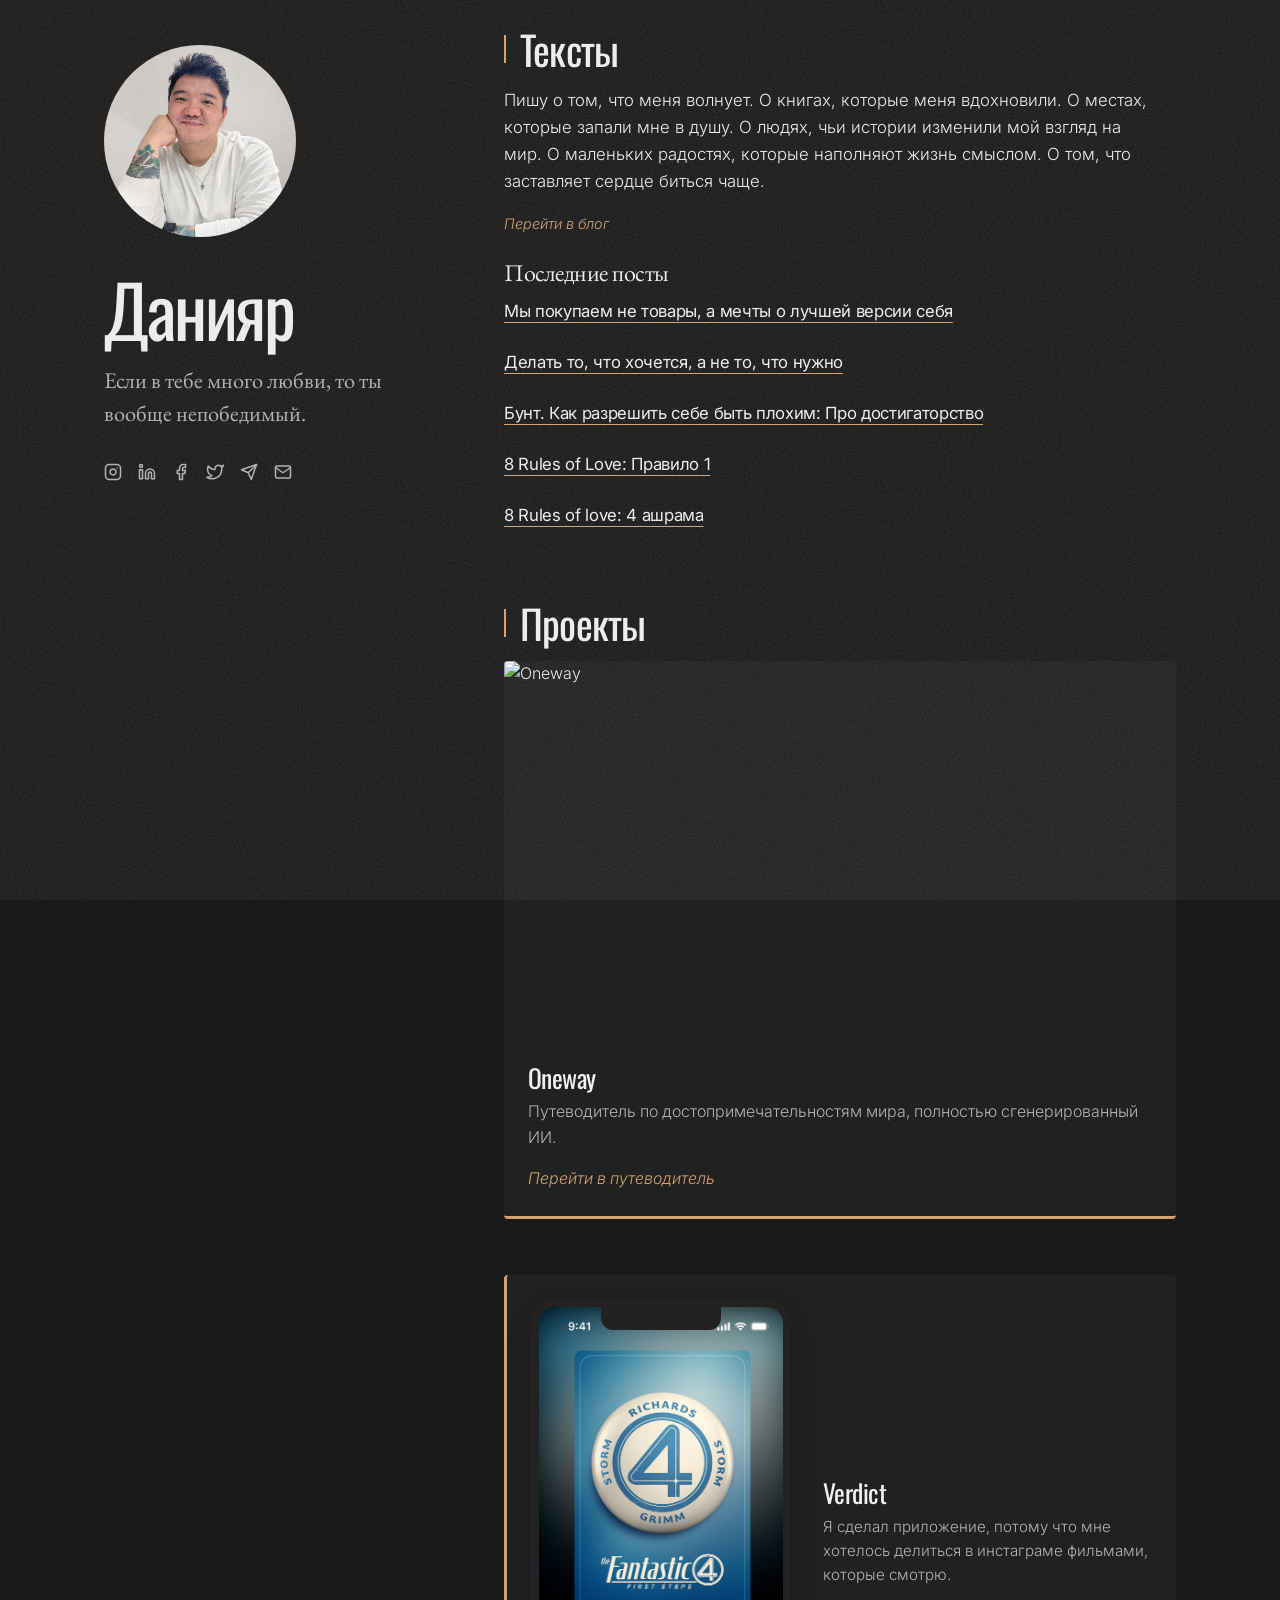
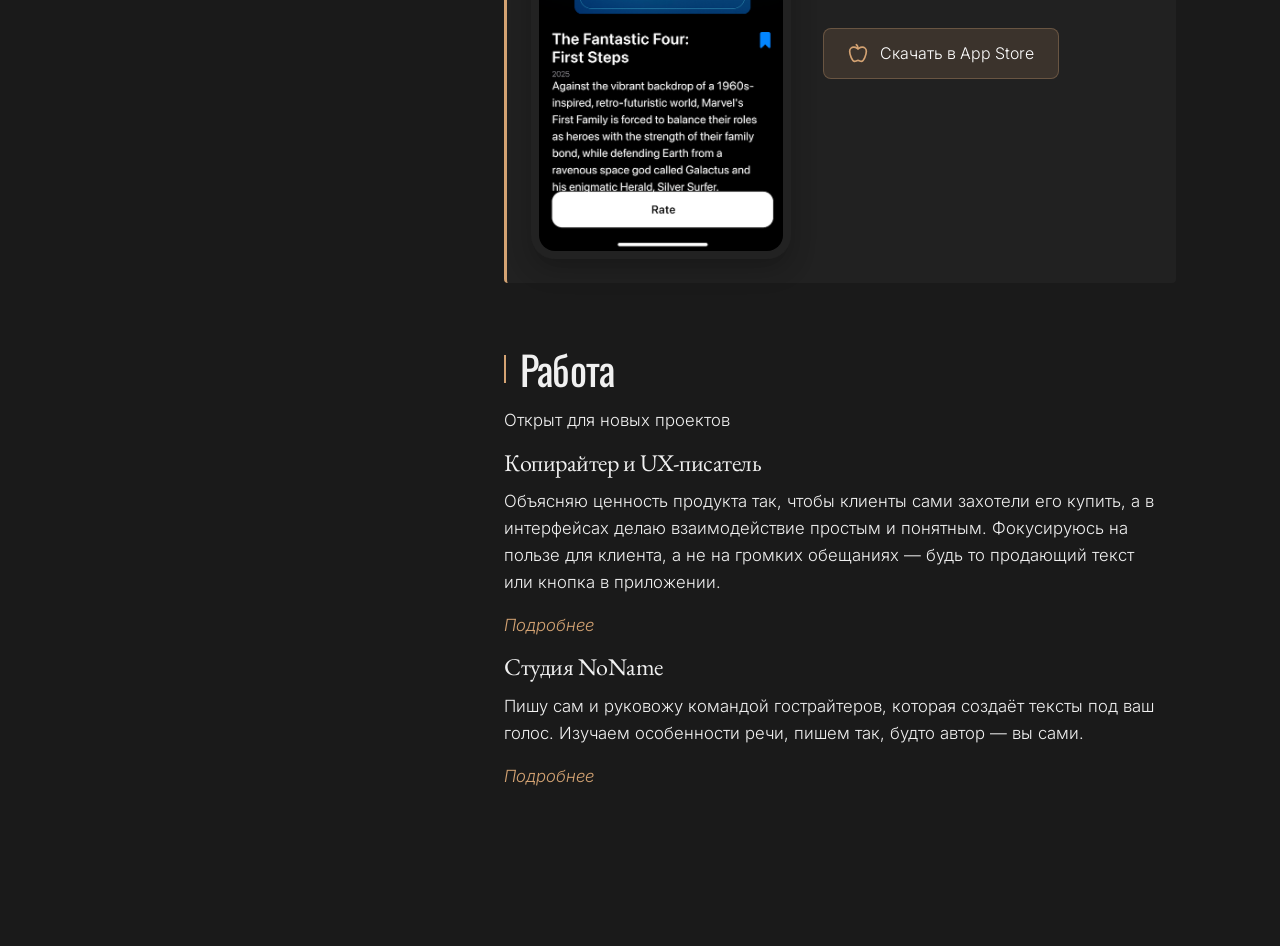
==== index.html @ 85ed73f0 "Update work section description for clarity and accuracy" ====
<!DOCTYPE html>
<html lang="en">
<head>
  <meta charset="UTF-8">
  <meta name="viewport" content="width=device-width, initial-scale=1.0">
  <title>Это Данияр Агабеков</title>
  
  <!-- Favicon -->
  <link rel="icon" type="image/jpeg" href="daniyar.jpg">
  <link rel="apple-touch-icon" href="daniyar.jpg">
  
  <!-- OpenGraph -->
  <meta property="og:title" content="Это Данияр Агабеков">
  <meta property="og:description" content="Если в тебе много любви, то ты вообще непобедимый.">
  <meta property="og:image" content="daniyar.jpg">
  <meta property="og:url" content="https://daniyar.link">
  <meta property="og:type" content="website">
  <meta property="og:site_name" content="Данияр">
  
  <link rel="preconnect" href="https://fonts.googleapis.com">
  <link rel="preconnect" href="https://fonts.gstatic.com" crossorigin>
  <link href="https://fonts.googleapis.com/css2?family=EB+Garamond:ital,wght@0,400;0,500;0,600;1,400;1,500&family=Cormorant:wght@300;400;500;600&family=Inter:wght@300;400;500&family=Oswald:wght@200;300;400;500;600;700&subset=cyrillic,cyrillic-ext&display=swap" rel="stylesheet">
  <style>
    :root {
      --bg-color: #1a1a1a;
      --text-primary: #f0f0f0;
      --text-secondary: #b3b3b3;
      --accent: #d4a373;
      --border: rgba(255, 255, 255, 0.1);
      --column-width: 65ch;
    }

    * {
      margin: 0;
      padding: 0;
      box-sizing: border-box;
    }

    @keyframes fadeIn {
      from { opacity: 0; transform: translateY(10px); }
      to { opacity: 1; transform: translateY(0); }
    }

    body {
      font-family: 'Inter', sans-serif;
      background-color: var(--bg-color);
      color: var(--text-primary);
      line-height: 1.6;
      font-weight: 300;
      position: relative;
    }

    body::before {
      content: "";
      position: fixed;
      top: 0;
      left: 0;
      height: 100%;
      width: 100%;
      pointer-events: none;
      z-index: 1000;
      background-image: url("data:image/svg+xml,%3Csvg viewBox='0 0 400 400' xmlns='http://www.w3.org/2000/svg'%3E%3Cfilter id='noiseFilter'%3E%3CfeTurbulence type='fractalNoise' baseFrequency='1.2' numOctaves='3' stitchTiles='stitch'/%3E%3C/filter%3E%3Crect width='100%25' height='100%25' filter='url(%23noiseFilter)' opacity='0.25'/%3E%3C/svg%3E");
      opacity: 0.5;
    }

    .container {
      max-width: 1200px;
      margin: 0 auto;
      padding: 3vh 5vw;
      display: grid;
      grid-template-columns: 1fr 2fr;
      grid-gap: 5vh 5vw;
      position: relative;
      z-index: 1;
    }

    .sidebar {
      position: sticky;
      top: 5vh;
      height: min-content;
    }

    .main-content {
      display: flex;
      flex-direction: column;
      gap: 1.5rem;
    }

    /* Typography */
    h1, h2, h3 {
      font-family: 'EB Garamond', serif;
      font-weight: 400;
      line-height: 1.1;
      letter-spacing: -0.02em;
    }

    h1 {
      font-family: 'Oswald', sans-serif;
      font-size: clamp(2.5rem, 8vw, 4.5rem);
      margin-bottom: 1rem;
      letter-spacing: -0.03em;
      font-weight: 400;
    }

    h2 {
      font-size: clamp(1.8rem, 5vw, 2.5rem);
      margin-bottom: 1rem;
      font-weight: 400;
    }

    h3 {
      font-size: 1.5rem;
      margin-bottom: 0.75rem;
      font-weight: 400;
    }

    p {
      margin-bottom: 1rem;
      font-size: 1.05rem;
      max-width: var(--column-width);
    }

    .lead {
      font-family: 'EB Garamond', serif;
      font-size: 1.4rem;
      line-height: 1.5;
      margin-bottom: 1.5rem;
      color: var(--text-secondary);
      max-width: var(--column-width);
      font-weight: 400;
    }

    .caption {
      font-size: 0.85rem;
      color: var(--text-secondary);
      font-style: italic;
      margin-top: 0.5rem;
    }

    /* Profile */
    .profile {
      margin-bottom: 0.75rem;
    }

    .profile-image {
      width: 12rem;
      height: 12rem;
      object-fit: cover;
      object-position: center top;
      margin-bottom: 0.75rem;
      filter: grayscale(0%);
      animation: fadeIn 1s ease-out forwards;
      border-radius: 50%;
    }

    .bio {
      margin-bottom: 1.5rem;
      animation: fadeIn 1s ease-out 0.2s forwards;
      opacity: 0;
    }

    /* Navigation */
    nav {
      margin-bottom: 1rem;
      animation: fadeIn 1s ease-out 0.3s forwards;
      opacity: 0;
    }

    nav ul {
      list-style: none;
      display: flex;
      gap: 1rem;
    }

    nav li {
      margin-bottom: 0;
    }

    nav a {
      text-decoration: none;
      color: var(--text-primary);
      font-family: 'EB Garamond', serif;
      font-size: 1.4rem;
      transition: color 0.3s ease;
      position: relative;
      letter-spacing: -0.01em;
    }

    nav a::after {
      content: '';
      position: absolute;
      bottom: -4px;
      left: 0;
      width: 0;
      height: 2px;
      background-color: var(--accent);
      transition: width 0.3s ease;
    }

    nav a:hover::after, 
    nav a.active::after {
      width: 100%;
    }

    nav a.active::after {
      width: 100%;
    }

    /* Social Links */
    .social-links {
      display: flex;
      gap: 1rem;
      margin-bottom: 1.5rem;
      animation: fadeIn 1s ease-out 0.4s forwards;
      opacity: 0;
      position: relative;
      z-index: 5;
      background-color: var(--bg-color);
      padding: 0.5rem 0;
    }

    .social-link {
      color: var(--text-secondary);
      transition: color 0.3s ease, transform 0.3s ease;
      display: flex;
      align-items: center;
      justify-content: center;
    }

    .social-link:hover {
      color: var(--text-primary);
      transform: translateY(-2px);
    }

    /* Sections */
    .section {
      animation: fadeIn 1s ease-out forwards;
      opacity: 0;
      margin-bottom: 1.5rem;
    }

    .section-title {
      position: relative;
      margin-bottom: 1rem;
      padding-left: 1rem;
      font-family: 'Oswald', sans-serif;
      font-weight: 400;
      letter-spacing: -0.02em;
    }

    .section-title::before {
      content: '';
      position: absolute;
      left: 0;
      top: 0.5rem;
      bottom: 0.5rem;
      width: 2px;
      background-color: var(--accent);
    }

    /* Projects */
    .projects {
      display: grid;
      grid-template-columns: 1fr;
      gap: 2.5rem;
    }

    .project {
      margin-bottom: 1rem;
      transition: transform 0.3s ease;
    }
    
    .project:hover {
      transform: translateY(-5px);
    }
    
    .project-title {
      font-family: 'Oswald', sans-serif;
      font-size: 1.3rem;
      margin-bottom: 0.5rem;
      letter-spacing: -0.02em;
      font-weight: 400;
    }
    
    .project-description {
      color: var(--text-secondary);
      font-size: 0.95rem;
    }
    
    .project-image {
      width: 100%;
      object-fit: cover;
      transition: transform 0.5s ease;
    }
    
    .project:hover .project-image {
      transform: scale(1.03);
    }
    
    /* Travel project styles */
    .project-travel {
      background-color: rgba(255, 255, 255, 0.03);
      border-radius: 4px;
      overflow: hidden;
      border-bottom: 3px solid var(--accent);
    }
    
    .project-travel .project-content {
      padding: 1.5rem;
    }
    
    .project-travel .aspect-ratio-box {
      margin-bottom: 0;
      overflow: hidden;
    }
    
    .project-travel .project-title {
      font-family: 'Oswald', sans-serif;
      font-size: 1.6rem;
    }
    
    .project-travel .project-description {
      font-size: 1rem;
      line-height: 1.6;
    }

    /* App project styles */
    .project-app {
      background-color: rgba(255, 255, 255, 0.03);
      padding: 1.5rem;
      border-radius: 4px;
      border-left: 3px solid var(--accent);
    }
    
    .project-app-container {
      display: grid;
      grid-template-columns: auto 1fr;
      gap: 2rem;
      align-items: center;
    }
    
    .app-screenshot-container {
      width: 260px;
      display: flex;
      justify-content: center;
    }
    
    .app-screenshot {
      width: 260px;
      height: 560px; /* Increased from 520px to show full image */
      border-radius: 24px;
      overflow: hidden;
      border: 8px solid #222;
      position: relative;
      box-shadow: 0 10px 25px rgba(0,0,0,0.25);
    }
    
    .app-screenshot::before {
      content: '';
      position: absolute;
      top: -1px;
      left: 50%;
      transform: translateX(-50%);
      width: 120px;
      height: 24px;
      background-color: #222;
      border-bottom-left-radius: 12px;
      border-bottom-right-radius: 12px;
      z-index: 1;
    }
    
    .app-image {
      width: 100%;
      height: 100%;
      object-fit: cover;
      object-position: center top;
    }
    
    .app-content {
      display: flex;
      flex-direction: column;
    }
    
    .app-store-link {
      margin-top: 1.5rem;
    }
    
    .app-store-button {
      display: inline-flex;
      align-items: center;
      gap: 0.75rem;
      background-color: rgba(212, 163, 115, 0.15);
      color: #fff;
      text-decoration: none;
      padding: 0.75rem 1.5rem;
      border-radius: 8px;
      font-size: 1rem;
      transition: all 0.3s ease;
      border: 1px solid rgba(212, 163, 115, 0.3);
    }
    
    .app-store-button:hover {
      background-color: rgba(212, 163, 115, 0.25);
      transform: translateY(-2px);
    }
    
    .app-store-button svg {
      color: var(--accent);
    }
    
    @media (max-width: 992px) {
      .project-app-container {
        grid-template-columns: 1fr;
        gap: 1.5rem;
      }
      
      .app-screenshot-container {
        width: 100%;
      }
      
      .app-screenshot {
        margin: 0 auto;
      }
    }
    
    @media (max-width: 768px) {
      .project-travel .project-title {
        font-size: 1.4rem;
      }
      
      .project-travel .project-description {
        font-size: 0.95rem;
      }
      
      .app-store-button {
        width: 100%;
        justify-content: center;
      }
    }

    /* Photography */
    .gallery {
      display: grid;
      grid-template-columns: repeat(4, 1fr);
      grid-auto-rows: 200px;
      gap: 0.75rem;
      margin-top: 1rem;
    }

    .gallery-item {
      overflow: hidden;
      position: relative;
      border-radius: 3px;
      transition: all 0.3s ease;
      box-shadow: 0 2px 10px rgba(0,0,0,0.2);
    }

    .gallery-item a {
      display: block;
      width: 100%;
      height: 100%;
      position: relative;
      z-index: 1;
    }

    .gallery-item:hover {
      box-shadow: 0 5px 15px rgba(0,0,0,0.3);
      transform: translateY(-2px);
    }

    .gallery-item.portrait {
      grid-row: span 2;
    }

    .gallery-item.landscape {
      grid-column: span 2;
    }

    .gallery-item.featured {
      grid-column: span 2;
      grid-row: span 2;
    }

    .gallery-image {
      width: 100%;
      height: 100%;
      object-fit: cover;
      transition: transform 0.5s ease;
      filter: grayscale(20%);
    }

    .gallery-item:hover .gallery-image {
      transform: scale(1.03);
      filter: grayscale(0%);
    }

    /* Gallery item overlay */
    .gallery-item a::before {
      content: '';
      position: absolute;
      top: 0;
      left: 0;
      right: 0;
      bottom: 0;
      background: rgba(0, 0, 0, 0);
      transition: background 0.3s ease;
      z-index: 2;
    }

    .gallery-item a::after {
      content: '';
      position: absolute;
      right: 15px;
      bottom: 15px;
      width: 25px;
      height: 25px;
      background-image: url("data:image/svg+xml,%3Csvg xmlns='http://www.w3.org/2000/svg' viewBox='0 0 24 24' fill='none' stroke='white' stroke-width='2' stroke-linecap='round' stroke-linejoin='round'%3E%3Cpath d='M18 13v6a2 2 0 0 1-2 2H5a2 2 0 0 1-2-2V8a2 2 0 0 1 2-2h6'%3E%3C/path%3E%3Cpolyline points='15 3 21 3 21 9'%3E%3C/polyline%3E%3Cline x1='10' y1='14' x2='21' y2='3'%3E%3C/line%3E%3C/svg%3E");
      background-size: contain;
      background-repeat: no-repeat;
      opacity: 0;
      transition: opacity 0.3s ease;
      z-index: 3;
      filter: drop-shadow(0 1px 2px rgba(0,0,0,0.5));
    }

    .gallery-item:hover a::after {
      opacity: 0.8;
    }

    .gallery-item:hover a::before {
      background: rgba(0, 0, 0, 0.1);
    }

    /* Media queries for responsive gallery */
    @media (max-width: 992px) {
      .gallery {
        grid-template-columns: repeat(3, 1fr);
        grid-auto-rows: 180px;
      }
    }

    @media (max-width: 768px) {
      .gallery {
        grid-template-columns: repeat(2, 1fr);
        grid-auto-rows: 160px;
      }
      
      .gallery-item.landscape,
      .gallery-item.featured {
        grid-column: span 2;
      }
    }

    @media (max-width: 480px) {
      .gallery {
        grid-template-columns: 1fr;
        grid-auto-rows: auto;
      }
      
      .gallery-item {
        grid-column: 1 !important;
        grid-row: auto !important;
        height: 50vh;
      }
      
      .gallery-item.portrait {
        height: 70vh;
      }
    }

    /* Music */
    .music-player {
      background-color: rgba(0,0,0,0.2);
      padding: 1.5rem;
      border-radius: 2px;
      max-width: var(--column-width);
      border: 1px solid var(--border);
    }

    .track {
      display: flex;
      align-items: center;
      padding: 0.75rem 0;
      border-bottom: 1px solid var(--border);
    }

    .track:last-child {
      border-bottom: none;
    }

    .track-number {
      width: 2rem;
      color: var(--text-secondary);
    }

    .track-info {
      flex-grow: 1;
    }

    .track-title {
      font-family: 'EB Garamond', serif;
      margin-bottom: 0.25rem;
    }

    .track-length {
      color: var(--text-secondary);
      font-size: 0.8rem;
    }

    /* Writings */
    .article {
      margin-bottom: 0.5rem;
      padding-bottom: 0.5rem;
      border-bottom: none;
    }

    .article:last-child {
      border-bottom: none;
    }

    .article-date {
      font-size: 0.8rem;
      text-transform: uppercase;
      letter-spacing: 0.1em;
      color: var(--text-secondary);
      margin-bottom: 0.5rem;
    }

    .article-title {
      font-family: 'EB Garamond', serif;
      font-size: 1.8rem;
      margin-bottom: 0.5rem;
      letter-spacing: -0.02em;
      font-weight: 400;
    }

    .article-excerpt {
      color: var(--text-secondary);
    }

    .read-more {
      display: inline-block;
      margin-top: 0.75rem;
      color: var(--accent);
      text-decoration: none;
      font-size: 0.9rem;
      font-style: italic;
      transition: opacity 0.3s ease;
    }

    .read-more:hover {
      opacity: 0.8;
    }

    .article-title a {
      text-decoration: none;
      color: var(--accent);
    }

    /* Travel */
    .location {
      display: grid;
      grid-template-columns: 1fr 2fr;
      gap: 1rem;
      margin-bottom: 2rem;
      align-items: start;
    }

    .location-image {
      width: 100%;
      aspect-ratio: 1/1.3;
      object-fit: cover;
      filter: grayscale(20%);
    }

    .location-name {
      font-family: 'EB Garamond', serif;
      font-size: 1.5rem;
      margin-bottom: 0.5rem;
      letter-spacing: -0.02em;
      font-weight: 400;
    }

    .location-description {
      color: var(--text-secondary);
    }

    /* Footer */
    footer {
      margin-top: 3vh;
      padding-top: 2vh;
      text-align: center;
      grid-column: 1 / -1;
      color: var(--text-secondary);
      font-size: 0.85rem;
    }

    /* Media queries */
    @media (max-width: 768px) {
      .container {
        grid-template-columns: 1fr;
      }

      .sidebar {
        position: relative;
        top: 0;
      }

      .location {
        grid-template-columns: 1fr;
      }
    }

    /* Utilities */
    .visually-hidden {
      position: absolute;
      width: 1px;
      height: 1px;
      padding: 0;
      margin: -1px;
      overflow: hidden;
      clip: rect(0, 0, 0, 0);
      border: 0;
    }

    .aspect-ratio-box {
      position: relative;
      height: 0;
      padding-top: 56.25%; /* 16:9 aspect ratio */
      overflow: hidden;
      margin-bottom: 0.75rem;
    }

    .aspect-ratio-box img {
      position: absolute;
      top: 0;
      left: 0;
      width: 100%;
      height: 100%;
      object-fit: cover;
    }
  </style>
</head>
<body>
  <div class="container">
    <aside class="sidebar">
      <div class="profile">
        <img src="daniyar.jpg" alt="Daniyar" class="profile-image">
      </div>

      <div class="bio">
        <h1>Данияр</h1>
        <p class="lead">Если в тебе много любви, то ты вообще непобедимый.</p>
      </div>

      <div class="social-links">
        <a href="https://go.daniyar.link/instagram" class="social-link" title="Instagram" target="_blank">
          <svg xmlns="http://www.w3.org/2000/svg" width="18" height="18" viewBox="0 0 24 24" fill="none" stroke="currentColor" stroke-width="2" stroke-linecap="round" stroke-linejoin="round"><rect x="2" y="2" width="20" height="20" rx="5" ry="5"></rect><path d="M16 11.37A4 4 0 1 1 12.63 8 4 4 0 0 1 16 11.37z"></path><line x1="17.5" y1="6.5" x2="17.51" y2="6.5"></line></svg>
        </a>
        <a href="https://go.daniyar.link/linkedin" class="social-link" title="LinkedIn" target="_blank">
          <svg xmlns="http://www.w3.org/2000/svg" width="18" height="18" viewBox="0 0 24 24" fill="none" stroke="currentColor" stroke-width="2" stroke-linecap="round" stroke-linejoin="round"><path d="M16 8a6 6 0 0 1 6 6v7h-4v-7a2 2 0 0 0-2-2 2 2 0 0 0-2 2v7h-4v-7a6 6 0 0 1 6-6z"></path><rect x="2" y="9" width="4" height="12"></rect><circle cx="4" cy="4" r="2"></circle></svg>
        </a>
        <a href="https://go.daniyar.link/facebook" class="social-link" title="Facebook" target="_blank">
          <svg xmlns="http://www.w3.org/2000/svg" width="18" height="18" viewBox="0 0 24 24" fill="none" stroke="currentColor" stroke-width="2" stroke-linecap="round" stroke-linejoin="round"><path d="M18 2h-3a5 5 0 0 0-5 5v3H7v4h3v8h4v-8h3l1-4h-4V7a1 1 0 0 1 1-1h3z"></path></svg>
        </a>
        <a href="https://go.daniyar.link/x" class="social-link" title="Twitter" target="_blank">
          <svg xmlns="http://www.w3.org/2000/svg" width="18" height="18" viewBox="0 0 24 24" fill="none" stroke="currentColor" stroke-width="2" stroke-linecap="round" stroke-linejoin="round"><path d="M23 3a10.9 10.9 0 0 1-3.14 1.53 4.48 4.48 0 0 0-7.86 3v1A10.66 10.66 0 0 1 3 4s-4 9 5 13a11.64 11.64 0 0 1-7 2c9 5 20 0 20-11.5a4.5 4.5 0 0 0-.08-.83A7.72 7.72 0 0 0 23 3z"></path></svg>
        </a>
        <a href="https://go.daniyar.link/telegram" class="social-link" title="Telegram" target="_blank">
          <svg xmlns="http://www.w3.org/2000/svg" width="18" height="18" viewBox="0 0 24 24" fill="none" stroke="currentColor" stroke-width="2" stroke-linecap="round" stroke-linejoin="round"><line x1="22" y1="2" x2="11" y2="13"></line><polygon points="22 2 15 22 11 13 2 9 22 2"></polygon></svg>
        </a>
        <a href="mailto:agabekov@proton.me" class="social-link" title="Email">
          <svg xmlns="http://www.w3.org/2000/svg" width="18" height="18" viewBox="0 0 24 24" fill="none" stroke="currentColor" stroke-width="2" stroke-linecap="round" stroke-linejoin="round"><path d="M4 4h16c1.1 0 2 .9 2 2v12c0 1.1-.9 2-2 2H4c-1.1 0-2-.9-2-2V6c0-1.1.9-2 2-2z"></path><polyline points="22,6 12,13 2,6"></polyline></svg>
        </a>
      </div>
    </aside>

    <main class="main-content">
      <section id="writings" class="section" style="animation-delay: 0.5s;">
        <h2 class="section-title">Тексты</h2>
        <p>Пишу о том, что меня волнует. О книгах, которые меня вдохновили. О местах, которые запали мне в душу. О людях, чьи истории изменили мой взгляд на мир. О маленьких радостях, которые наполняют жизнь смыслом.  О том, что заставляет сердце биться чаще. </p>
        <a href="https://go.daniyar.link/blog" class="read-more" style="margin-top: 0; margin-bottom: 0; display: inline-block;">Перейти в блог</a>
        
        <h3 style="margin-top: 1.5rem; font-family: 'EB Garamond', serif;">Последние посты</h3>
        <div class="articles">
          <div class="article">
            <h4 class="article-title" style="font-size: 1.05rem; font-weight: 400; font-family: 'Inter', sans-serif;"><a href="https://daniyar.blog/my-pokupaiem-nie-tovary-a-miechty-o-luchshiei-viersii-siebia/?utm_source=link" style="text-decoration: underline; text-decoration-color: var(--accent); text-underline-offset: 5px; color: inherit;">Мы покупаем не товары, а мечты о лучшей версии себя</a></h4>
          </div>
          <div class="article">
            <h4 class="article-title" style="font-size: 1.05rem; font-weight: 400; font-family: 'Inter', sans-serif;"><a href="https://daniyar.blog/dielat-to-chto-khochietsia-a-nie-to-chto-nuzhno/?utm_source=link" style="text-decoration: underline; text-decoration-color: var(--accent); text-underline-offset: 5px; color: inherit;">Делать то, что хочется, а не то, что нужно</a></h4>
          </div>
          <div class="article">
            <h4 class="article-title" style="font-size: 1.05rem; font-weight: 400; font-family: 'Inter', sans-serif;"><a href="https://daniyar.blog/bunt-kak-razrieshit-siebie-byt-plokhim-pro-dostighatorstvo/" style="text-decoration: underline; text-decoration-color: var(--accent); text-underline-offset: 5px; color: inherit;">Бунт. Как разрешить себе быть плохим: Про достигаторство</a></h4>
          </div>
          <div class="article">
            <h4 class="article-title" style="font-size: 1.05rem; font-weight: 400; font-family: 'Inter', sans-serif;"><a href="https://daniyar.blog/8-rules-of-love-pravilo-1/?utm_source=link" style="text-decoration: underline; text-decoration-color: var(--accent); text-underline-offset: 5px; color: inherit;">8 Rules of Love: Правило 1</a></h4>
          </div>
          <div class="article">
            <h4 class="article-title" style="font-size: 1.05rem; font-weight: 400; font-family: 'Inter', sans-serif;"><a href="https://daniyar.blog/8-rules-of-love/?utm_source=link" style="text-decoration: underline; text-decoration-color: var(--accent); text-underline-offset: 5px; color: inherit;">8 Rules of love: 4 ашрама</a></h4>
          </div>
        </div>
      </section>


      <section id="projects" class="section" style="animation-delay: 0.7s;">
        <h2 class="section-title">Проекты</h2>
        
        <div class="projects">
          <div class="project project-travel">
            <div>
              <a href="https://go.daniyar.link/oneway-link" style="text-decoration: none; color: inherit; display: block;" target="_blank">
                <div class="aspect-ratio-box" style="padding-top: 56.25%;">
                  <img src="https://images.unsplash.com/photo-1529592936026-7846d2a89e8b?crop=entropy&cs=tinysrgb&fit=max&fm=jpg&ixid=M3wxMTc3M3wwfDF8c2VhcmNofDF8fE1vbnRlbmVncm98ZW58MHx8fHwxNzMwMTA1MTg3fDA&ixlib=rb-4.0.3&q=80&w=2000" alt="Oneway" class="project-image">
                </div>
              </a>
              <div class="project-content">
                <h3 class="project-title">Oneway</h3>
                <p class="project-description">Путеводитель по достопримечательностям мира, полностью сгенерированный ИИ.</p>
                <a href="https://go.daniyar.link/oneway-link" style="color: var(--accent); text-decoration: none; font-style: italic; display: inline-block;" target="_blank">Перейти в путеводитель</a>
              </div>
            </div>
          </div>
          
          <div class="project project-app">
            <div class="project-app-container">
              <div class="app-screenshot-container">
                <div class="app-screenshot">
                  <img src="verdict_screen.png" alt="iOS Приложение" class="app-image">
                </div>
              </div>
              <div class="app-content">
                <h3 class="project-title" style="font-size: 1.6rem; font-family: 'Oswald', sans-serif;">Verdict</h3>
                <p class="project-description">Я сделал приложение, потому что мне хотелось делиться в инстаграме фильмами, которые смотрю.</p>
                <div class="app-store-link">
                  <a href="https://go.daniyar.link/verdict-link" class="app-store-button">
                    <svg xmlns="http://www.w3.org/2000/svg" width="20" height="20" viewBox="0 0 24 24" fill="none" stroke="currentColor" stroke-width="2" stroke-linecap="round" stroke-linejoin="round"><path d="M12 20.94c1.5 0 2.75 1.06 4 1.06 3 0 6-8 6-12.22A4.91 4.91 0 0 0 17 5c-2.22 0-4 1.44-5 2-1-.56-2.78-2-5-2a4.9 4.9 0 0 0-5 4.78C2 14 5 22 8 22c1.25 0 2.5-1.06 4-1.06Z"></path><path d="M10 2c1 .5 2 2 2 5"></path></svg>
                    <span>Скачать в App Store</span>
                  </a>
                </div>
              </div>
            </div>
          </div>
        </div>
      </section>

      <section id="work" class="section" style="animation-delay: 0.8s;">
        <h2 class="section-title">Работа</h2>
        <p>Открыт для новых проектов</p>
        
        <div class="work-sections">
          <div class="work-section">
            <h3>Копирайтер и UX-писатель</h3>
            <p>Объясняю ценность продукта так, чтобы клиенты сами захотели его купить, а в интерфейсах делаю взаимодействие простым и понятным. Фокусируюсь на пользе для клиента, а не на громких обещаниях — будь то продающий текст или кнопка в приложении.</p>
          </div>

          <p><a href="https://go.daniyar.link/work-link" style="color: var(--accent); text-decoration: none; font-style: italic; display: inline-block;" target="_blank">Подробнее</a></p>
          
          <div class="work-section">
            <h3>Студия NoName</h3>
            <p>Пишу сам и руковожу командой гострайтеров, которая создаёт тексты под ваш голос. Изучаем особенности речи, пишем так, будто автор — вы сами.</p>
          </div>
          
          <p><a href="https://go.daniyar.link/noname-link" style="color: var(--accent); text-decoration: none; font-style: italic; display: inline-block;" target="_blank">Подробнее</a></p>
        </div>
      </section>
    </main>

    <footer>
    </footer>
  </div>

  <script>
    document.addEventListener('DOMContentLoaded', () => {
      // Intersection Observer for scroll-triggered animations
      const sections = document.querySelectorAll('.section');
      
      const observer = new IntersectionObserver((entries) => {
        entries.forEach(entry => {
          if (entry.isIntersecting) {
            entry.target.style.opacity = '1';
            entry.target.style.transform = 'translateY(0)';
          }
        });
      }, { threshold: 0.1 });
      
      sections.forEach(section => {
        observer.observe(section);
      });

      // Smooth scrolling for anchor links
      document.querySelectorAll('a[href^="#"]').forEach(anchor => {
        anchor.addEventListener('click', function (e) {
          e.preventDefault();
          
          const targetId = this.getAttribute('href');
          const targetElement = document.querySelector(targetId);
          
          if (targetElement) {
            window.scrollTo({
              top: targetElement.offsetTop - 50,
              behavior: 'smooth'
            });
          }
        });
      });

      // Automatically detect image orientation and apply classes
      function detectImageOrientation() {
        const galleryImages = document.querySelectorAll('.gallery-image');
        
        galleryImages.forEach(img => {
          // When image loads, check its dimensions and apply appropriate class
          img.onload = function() {
            const parentItem = img.closest('.gallery-item');
            
            // Remove existing orientation classes to prevent duplicates
            parentItem.classList.remove('portrait', 'landscape', 'featured');
            
            // Check image orientation based on aspect ratio
            if (this.naturalWidth / this.naturalHeight > 1.5) {
              // Wide landscape
              parentItem.classList.add('landscape');
            } else if (this.naturalHeight / this.naturalWidth > 1.5) {
              // Tall portrait
              parentItem.classList.add('portrait');
            }
          };
          
          // If image is already loaded, trigger onload manually
          if (img.complete) {
            img.onload();
          }
        });
        
        // Set one image as featured (you can customize this logic)
        const firstItem = document.querySelector('.gallery-item:first-child');
        if (firstItem) {
          firstItem.classList.add('featured');
          firstItem.classList.remove('portrait', 'landscape'); // Featured overrides other classes
        }
      }
      
      // Run the orientation detection
      detectImageOrientation();
      
      // Function to manually adjust the gallery layout
      window.adjustGalleryLayout = function(config) {
        // config is an array of objects with format: {index: 0, class: 'portrait|landscape|featured|none'}
        if (!config || !Array.isArray(config)) return;
        
        const galleryItems = document.querySelectorAll('.gallery-item');
        
        config.forEach(item => {
          if (typeof item.index !== 'number' || item.index < 0 || item.index >= galleryItems.length) return;
          
          const element = galleryItems[item.index];
          
          // Reset classes
          element.classList.remove('portrait', 'landscape', 'featured');
          
          // Apply new class if specified and not 'none'
          if (item.class && item.class !== 'none') {
            element.classList.add(item.class);
          }
        });
      };
      
      // Example usage:
      // window.adjustGalleryLayout([
      //   {index: 0, class: 'featured'},
      //   {index: 1, class: 'portrait'},
      //   {index: 2, class: 'landscape'},
      //   {index: 3, class: 'none'} // Regular square
      // ]);
    });
  </script>
  <!-- 100% privacy-first analytics -->
  <script async src="https://scripts.simpleanalyticscdn.com/latest.js"></script>
</body>
</html>
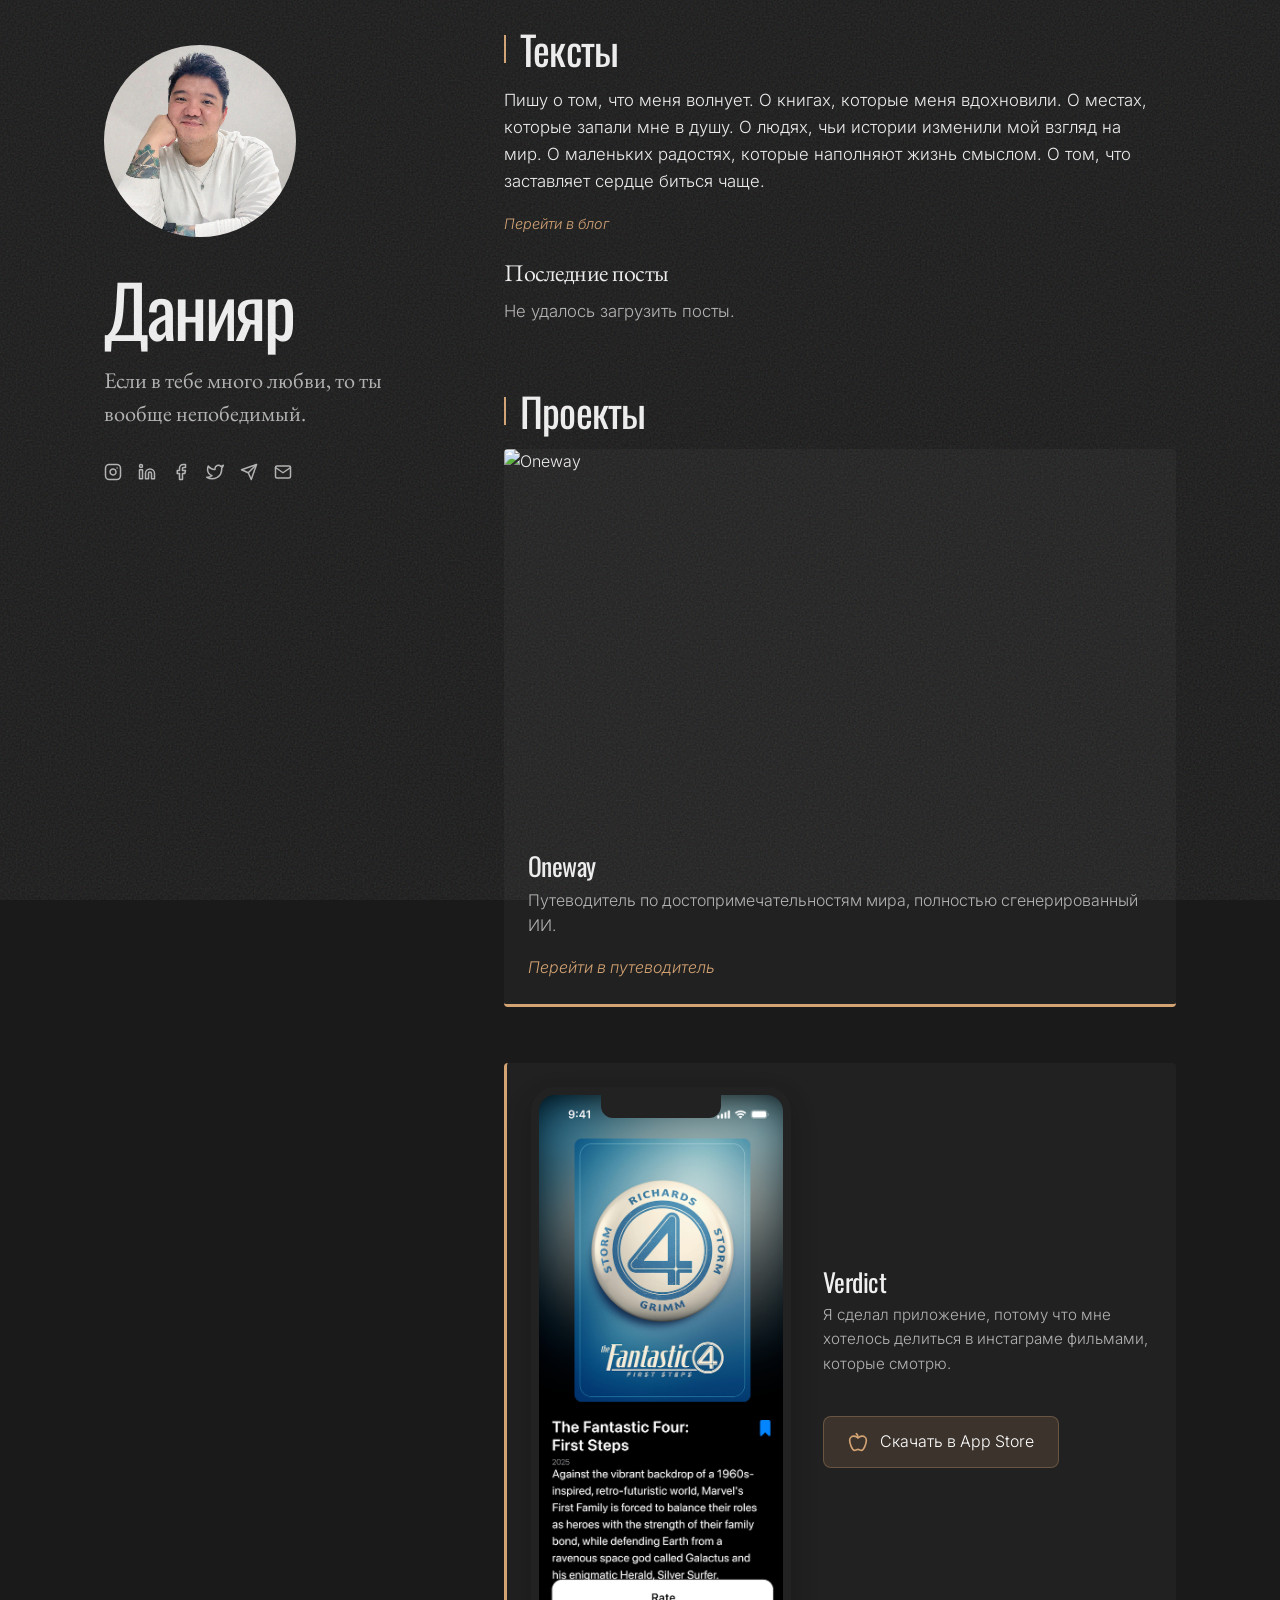
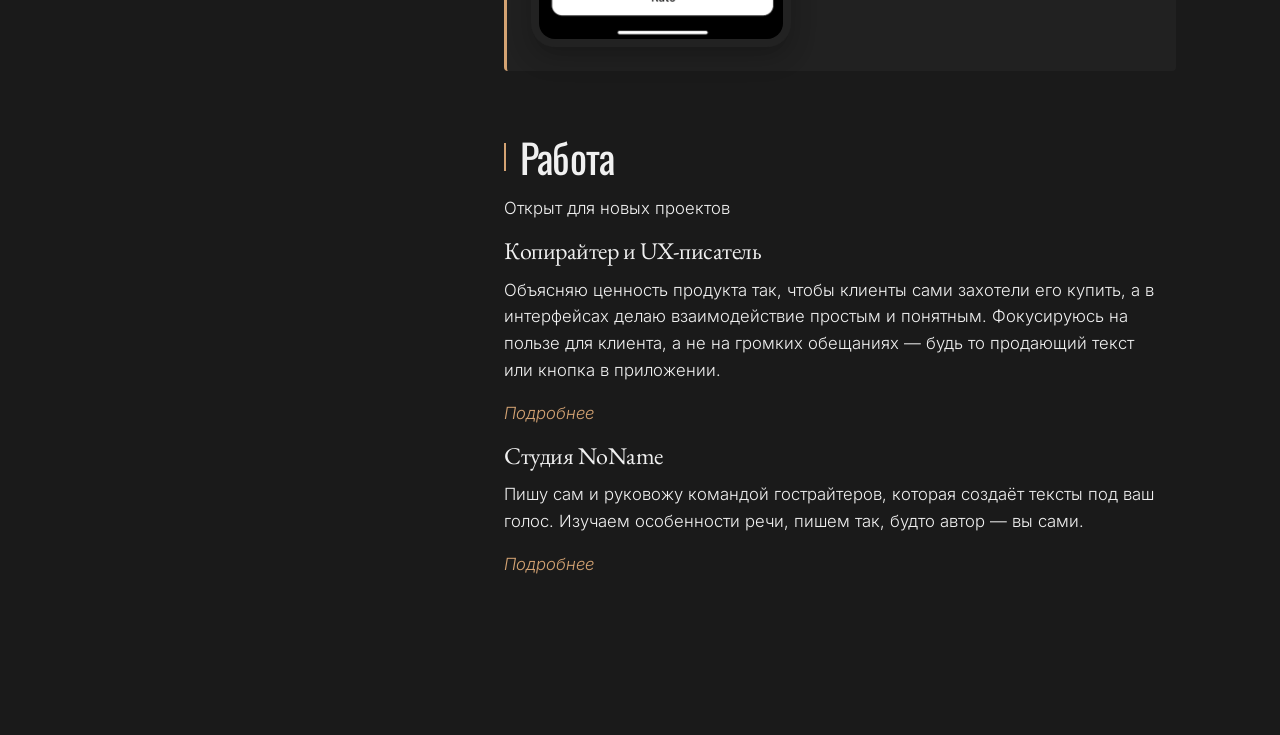
==== commit f0a73091: "Load latest posts dynamically from Ghost Content API and update articles section" ====
--- a/index.html
+++ b/index.html
@@ -782,22 +782,8 @@
         <a href="https://go.daniyar.link/blog" class="read-more" style="margin-top: 0; margin-bottom: 0; display: inline-block;">Перейти в блог</a>
         
         <h3 style="margin-top: 1.5rem; font-family: 'EB Garamond', serif;">Последние посты</h3>
-        <div class="articles">
-          <div class="article">
-            <h4 class="article-title" style="font-size: 1.05rem; font-weight: 400; font-family: 'Inter', sans-serif;"><a href="https://daniyar.blog/my-pokupaiem-nie-tovary-a-miechty-o-luchshiei-viersii-siebia/?utm_source=link" style="text-decoration: underline; text-decoration-color: var(--accent); text-underline-offset: 5px; color: inherit;">Мы покупаем не товары, а мечты о лучшей версии себя</a></h4>
-          </div>
-          <div class="article">
-            <h4 class="article-title" style="font-size: 1.05rem; font-weight: 400; font-family: 'Inter', sans-serif;"><a href="https://daniyar.blog/dielat-to-chto-khochietsia-a-nie-to-chto-nuzhno/?utm_source=link" style="text-decoration: underline; text-decoration-color: var(--accent); text-underline-offset: 5px; color: inherit;">Делать то, что хочется, а не то, что нужно</a></h4>
-          </div>
-          <div class="article">
-            <h4 class="article-title" style="font-size: 1.05rem; font-weight: 400; font-family: 'Inter', sans-serif;"><a href="https://daniyar.blog/bunt-kak-razrieshit-siebie-byt-plokhim-pro-dostighatorstvo/" style="text-decoration: underline; text-decoration-color: var(--accent); text-underline-offset: 5px; color: inherit;">Бунт. Как разрешить себе быть плохим: Про достигаторство</a></h4>
-          </div>
-          <div class="article">
-            <h4 class="article-title" style="font-size: 1.05rem; font-weight: 400; font-family: 'Inter', sans-serif;"><a href="https://daniyar.blog/8-rules-of-love-pravilo-1/?utm_source=link" style="text-decoration: underline; text-decoration-color: var(--accent); text-underline-offset: 5px; color: inherit;">8 Rules of Love: Правило 1</a></h4>
-          </div>
-          <div class="article">
-            <h4 class="article-title" style="font-size: 1.05rem; font-weight: 400; font-family: 'Inter', sans-serif;"><a href="https://daniyar.blog/8-rules-of-love/?utm_source=link" style="text-decoration: underline; text-decoration-color: var(--accent); text-underline-offset: 5px; color: inherit;">8 Rules of love: 4 ашрама</a></h4>
-          </div>
+        <div class="articles" id="latest-posts">
+          <p style="color: var(--text-secondary); font-style: italic;">Загрузка...</p>
         </div>
       </section>
 
@@ -942,6 +928,24 @@
       
       // Run the orientation detection
       detectImageOrientation();
+
+      // Load latest posts from Ghost Content API
+      fetch('https://daniyar.blog/ghost/api/content/posts/?key=83a055d91a51ae6990e5e85a8b&limit=5&fields=title,url&order=published_at%20desc')
+        .then(res => res.json())
+        .then(data => {
+          const container = document.getElementById('latest-posts');
+          container.innerHTML = data.posts.map(post =>
+            `<div class="article">
+              <h4 class="article-title" style="font-size: 1.05rem; font-weight: 400; font-family: 'Inter', sans-serif;">
+                <a href="${post.url}?utm_source=link" style="text-decoration: underline; text-decoration-color: var(--accent); text-underline-offset: 5px; color: inherit;">${post.title}</a>
+              </h4>
+            </div>`
+          ).join('');
+        })
+        .catch(() => {
+          document.getElementById('latest-posts').innerHTML =
+            '<p style="color: var(--text-secondary);">Не удалось загрузить посты.</p>';
+        });
       
       // Function to manually adjust the gallery layout
       window.adjustGalleryLayout = function(config) {
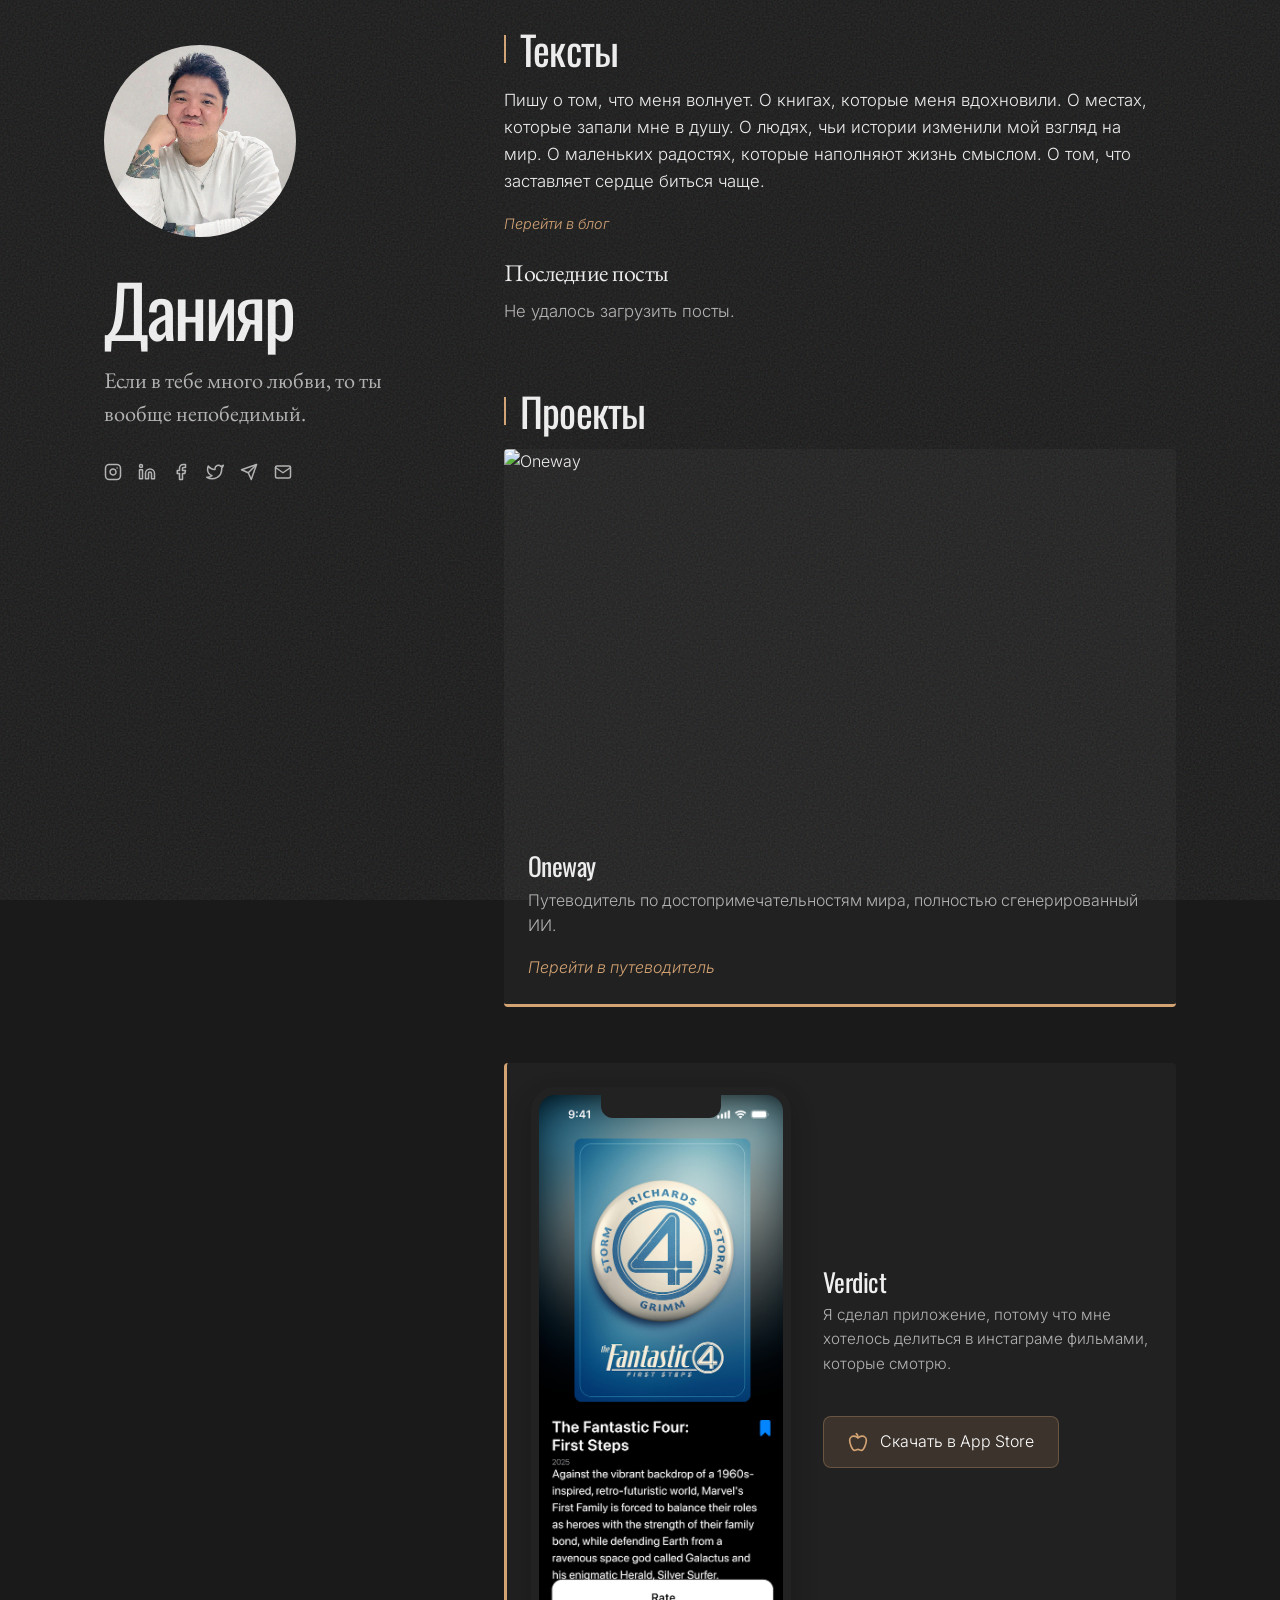
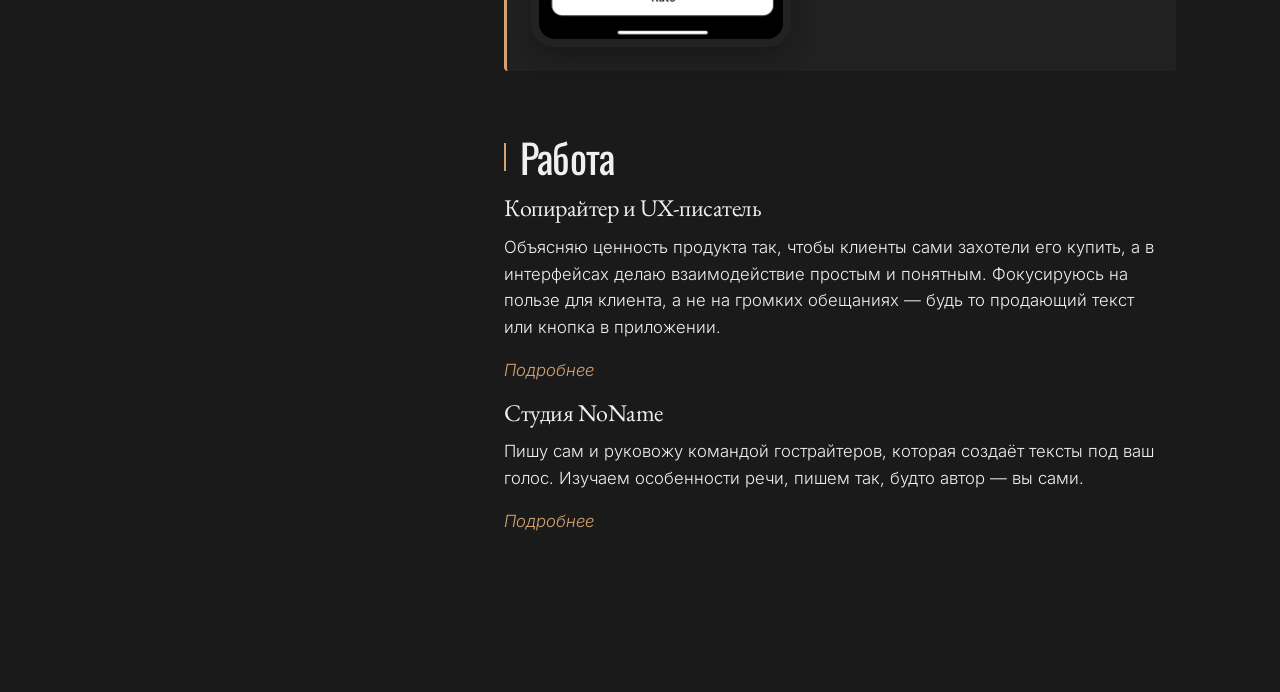
==== commit 7571820a: "Remove redundant text from work section for clarity" ====
--- a/index.html
+++ b/index.html
@@ -831,8 +831,7 @@
 
       <section id="work" class="section" style="animation-delay: 0.8s;">
         <h2 class="section-title">Работа</h2>
-        <p>Открыт для новых проектов</p>
-        
+
         <div class="work-sections">
           <div class="work-section">
             <h3>Копирайтер и UX-писатель</h3>
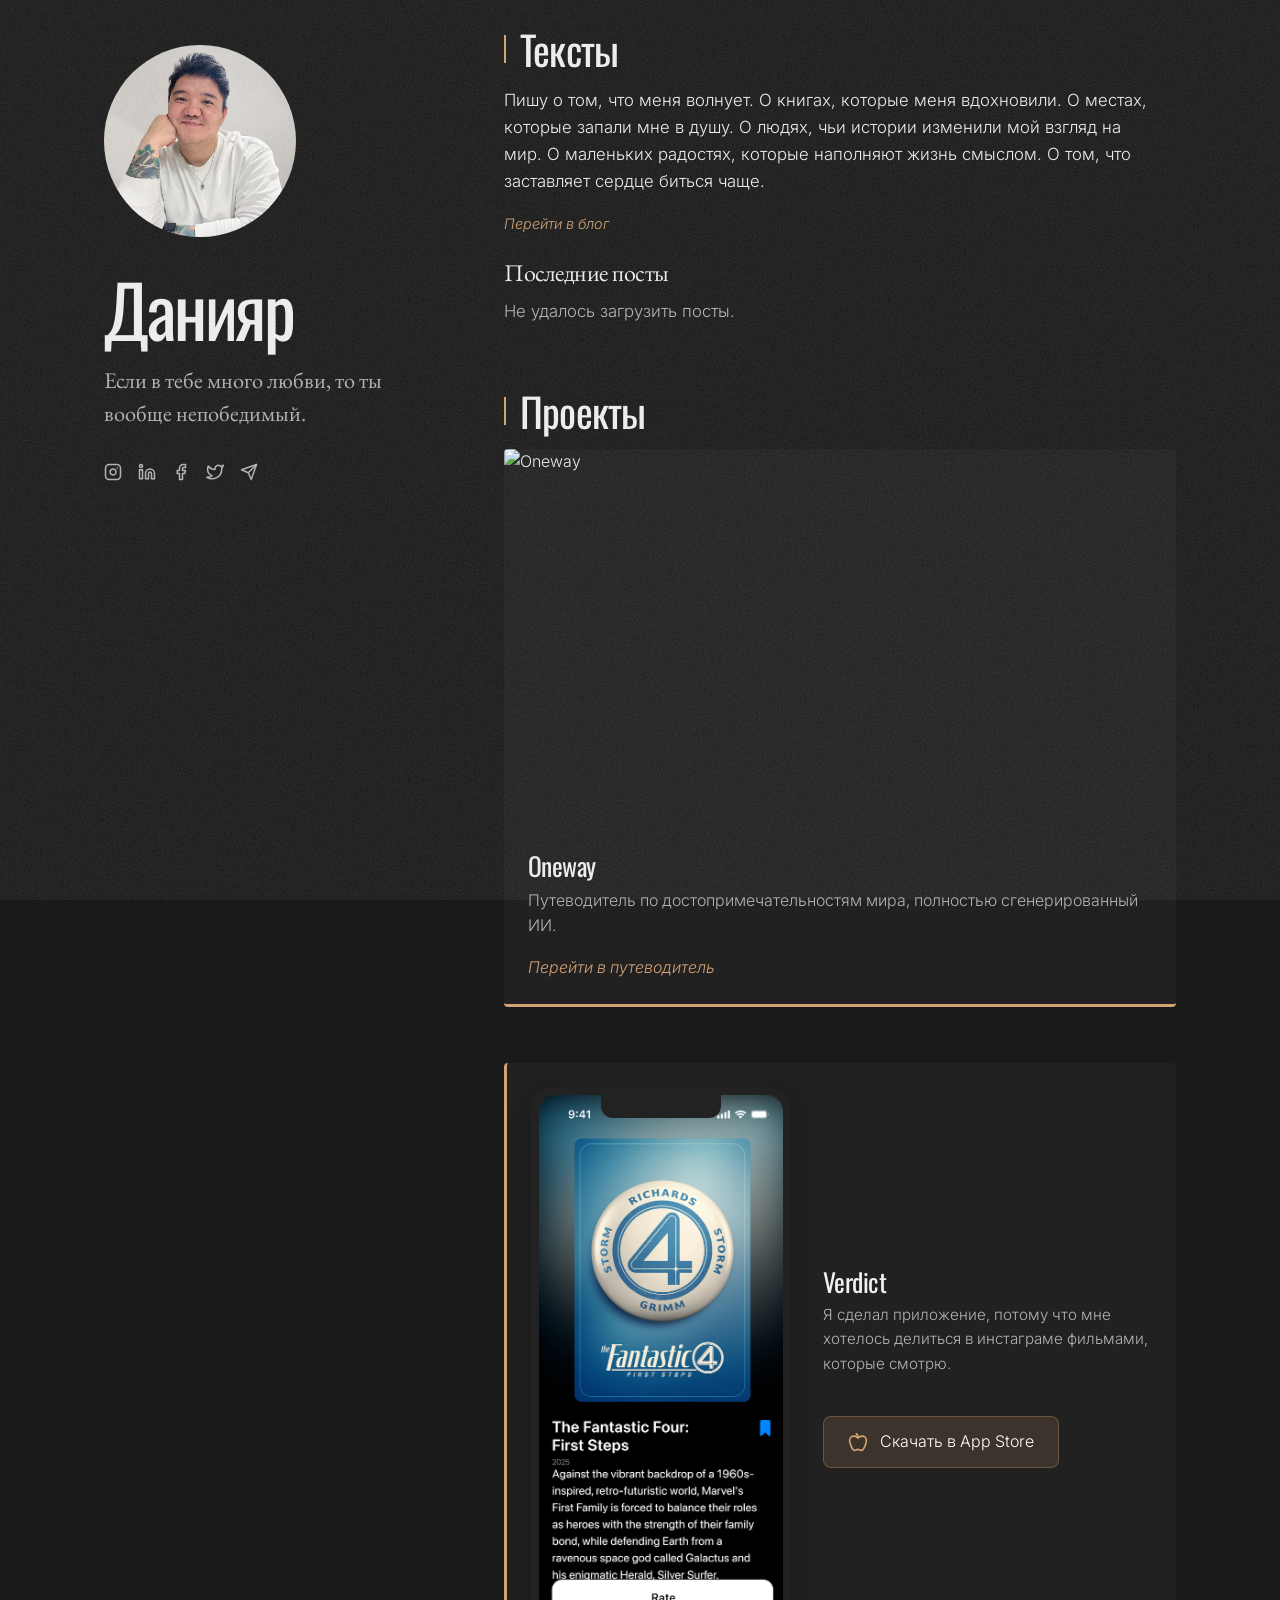
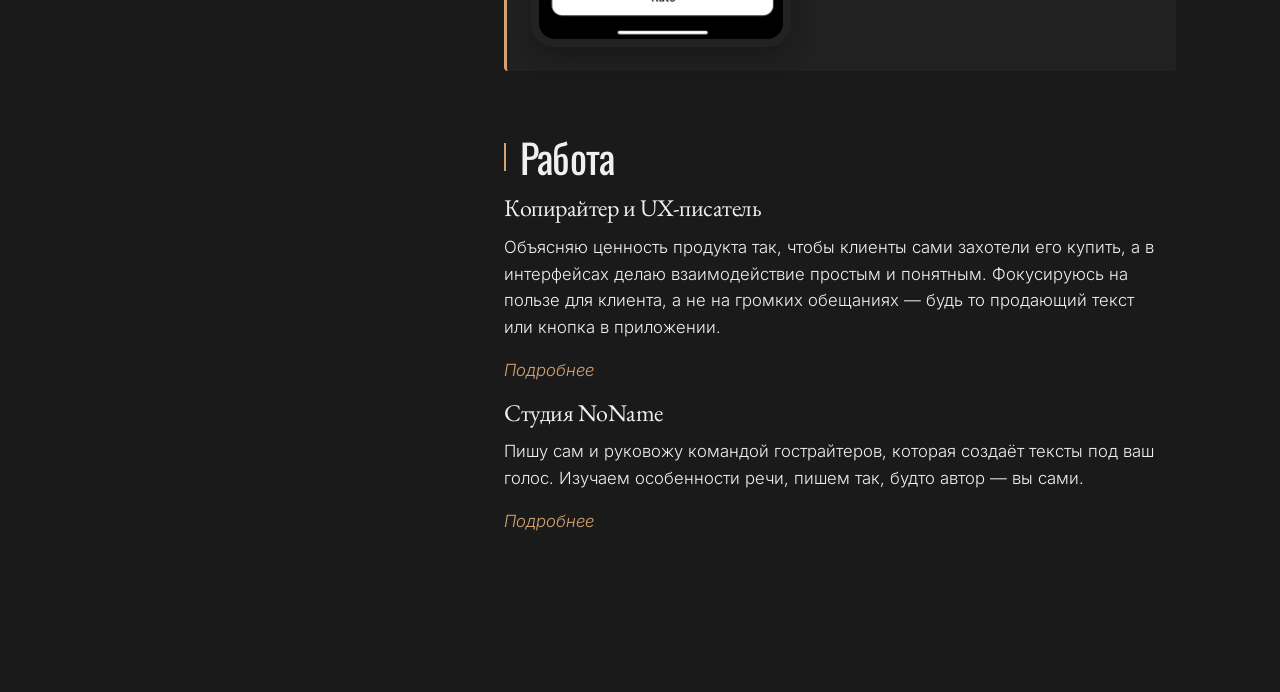
==== commit 83b0565b: "Remove email link from social links section for improved privacy" ====
--- a/index.html
+++ b/index.html
@@ -768,9 +768,6 @@
         </a>
         <a href="https://go.daniyar.link/telegram" class="social-link" title="Telegram" target="_blank">
           <svg xmlns="http://www.w3.org/2000/svg" width="18" height="18" viewBox="0 0 24 24" fill="none" stroke="currentColor" stroke-width="2" stroke-linecap="round" stroke-linejoin="round"><line x1="22" y1="2" x2="11" y2="13"></line><polygon points="22 2 15 22 11 13 2 9 22 2"></polygon></svg>
-        </a>
-        <a href="mailto:agabekov@proton.me" class="social-link" title="Email">
-          <svg xmlns="http://www.w3.org/2000/svg" width="18" height="18" viewBox="0 0 24 24" fill="none" stroke="currentColor" stroke-width="2" stroke-linecap="round" stroke-linejoin="round"><path d="M4 4h16c1.1 0 2 .9 2 2v12c0 1.1-.9 2-2 2H4c-1.1 0-2-.9-2-2V6c0-1.1.9-2 2-2z"></path><polyline points="22,6 12,13 2,6"></polyline></svg>
         </a>
       </div>
     </aside>
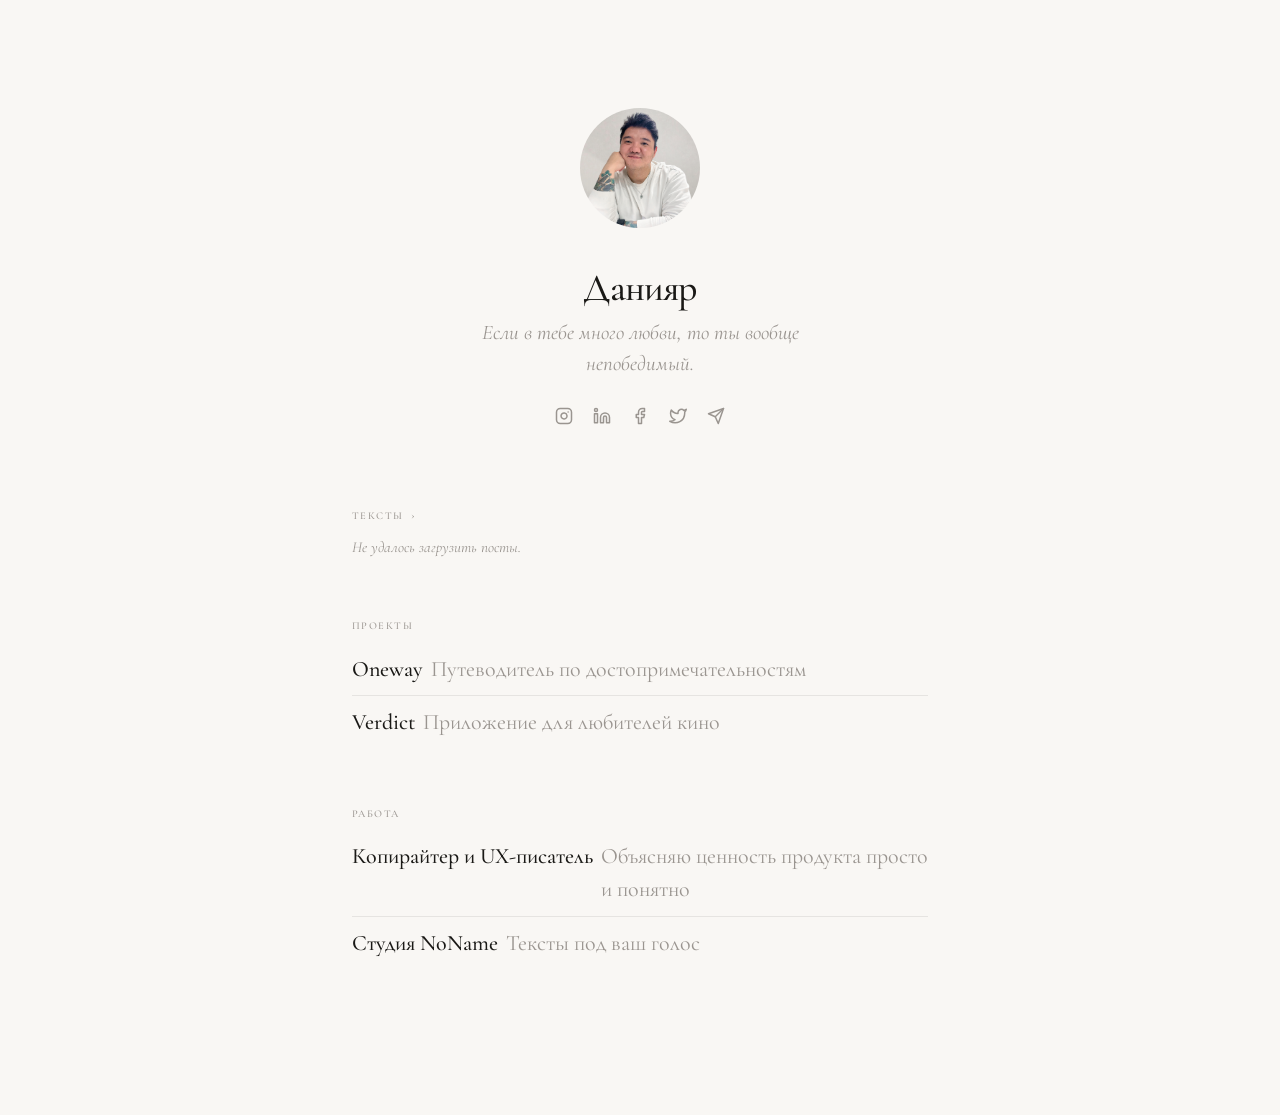
==== commit e9919be1: "refactor: update HTML structure and styles for improved layout and responsiveness - Change language " ====
--- a/index.html
+++ b/index.html
@@ -1,14 +1,14 @@
 <!DOCTYPE html>
-<html lang="en">
+<html lang="ru">
 <head>
   <meta charset="UTF-8">
   <meta name="viewport" content="width=device-width, initial-scale=1.0">
   <title>Это Данияр Агабеков</title>
-  
+
   <!-- Favicon -->
   <link rel="icon" type="image/jpeg" href="daniyar.jpg">
   <link rel="apple-touch-icon" href="daniyar.jpg">
-  
+
   <!-- OpenGraph -->
   <meta property="og:title" content="Это Данияр Агабеков">
   <meta property="og:description" content="Если в тебе много любви, то ты вообще непобедимый.">
@@ -16,18 +16,16 @@
   <meta property="og:url" content="https://daniyar.link">
   <meta property="og:type" content="website">
   <meta property="og:site_name" content="Данияр">
-  
+
   <link rel="preconnect" href="https://fonts.googleapis.com">
   <link rel="preconnect" href="https://fonts.gstatic.com" crossorigin>
-  <link href="https://fonts.googleapis.com/css2?family=EB+Garamond:ital,wght@0,400;0,500;0,600;1,400;1,500&family=Cormorant:wght@300;400;500;600&family=Inter:wght@300;400;500&family=Oswald:wght@200;300;400;500;600;700&subset=cyrillic,cyrillic-ext&display=swap" rel="stylesheet">
+  <link href="https://fonts.googleapis.com/css2?family=Cormorant+Garamond:ital,wght@0,300;0,400;0,500;1,300;1,400;1,500&subset=cyrillic,cyrillic-ext&display=swap" rel="stylesheet">
   <style>
     :root {
-      --bg-color: #1a1a1a;
-      --text-primary: #f0f0f0;
-      --text-secondary: #b3b3b3;
-      --accent: #d4a373;
-      --border: rgba(255, 255, 255, 0.1);
-      --column-width: 65ch;
+      --bg: #f9f7f4;
+      --text: #1a1916;
+      --text-secondary: #9a9590;
+      --border: rgba(0, 0, 0, 0.08);
     }
 
     * {
@@ -36,945 +34,283 @@
       box-sizing: border-box;
     }
 
-    @keyframes fadeIn {
-      from { opacity: 0; transform: translateY(10px); }
-      to { opacity: 1; transform: translateY(0); }
-    }
-
     body {
-      font-family: 'Inter', sans-serif;
-      background-color: var(--bg-color);
-      color: var(--text-primary);
-      line-height: 1.6;
-      font-weight: 300;
-      position: relative;
-    }
-
-    body::before {
-      content: "";
-      position: fixed;
-      top: 0;
-      left: 0;
-      height: 100%;
-      width: 100%;
-      pointer-events: none;
-      z-index: 1000;
-      background-image: url("data:image/svg+xml,%3Csvg viewBox='0 0 400 400' xmlns='http://www.w3.org/2000/svg'%3E%3Cfilter id='noiseFilter'%3E%3CfeTurbulence type='fractalNoise' baseFrequency='1.2' numOctaves='3' stitchTiles='stitch'/%3E%3C/filter%3E%3Crect width='100%25' height='100%25' filter='url(%23noiseFilter)' opacity='0.25'/%3E%3C/svg%3E");
-      opacity: 0.5;
-    }
-
-    .container {
-      max-width: 1200px;
+      font-family: 'Cormorant Garamond', 'Georgia', serif;
+      background-color: var(--bg);
+      color: var(--text);
+      line-height: 1.75;
+      font-size: 22px;
+      -webkit-font-smoothing: antialiased;
+    }
+
+    .page {
+      max-width: 640px;
       margin: 0 auto;
-      padding: 3vh 5vw;
-      display: grid;
-      grid-template-columns: 1fr 2fr;
-      grid-gap: 5vh 5vw;
-      position: relative;
-      z-index: 1;
-    }
-
-    .sidebar {
-      position: sticky;
-      top: 5vh;
-      height: min-content;
-    }
-
-    .main-content {
-      display: flex;
-      flex-direction: column;
-      gap: 1.5rem;
-    }
-
-    /* Typography */
-    h1, h2, h3 {
-      font-family: 'EB Garamond', serif;
-      font-weight: 400;
-      line-height: 1.1;
-      letter-spacing: -0.02em;
-    }
-
-    h1 {
-      font-family: 'Oswald', sans-serif;
-      font-size: clamp(2.5rem, 8vw, 4.5rem);
-      margin-bottom: 1rem;
-      letter-spacing: -0.03em;
-      font-weight: 400;
-    }
-
-    h2 {
-      font-size: clamp(1.8rem, 5vw, 2.5rem);
-      margin-bottom: 1rem;
-      font-weight: 400;
-    }
-
-    h3 {
-      font-size: 1.5rem;
-      margin-bottom: 0.75rem;
-      font-weight: 400;
-    }
-
-    p {
-      margin-bottom: 1rem;
-      font-size: 1.05rem;
-      max-width: var(--column-width);
-    }
-
-    .lead {
-      font-family: 'EB Garamond', serif;
-      font-size: 1.4rem;
-      line-height: 1.5;
-      margin-bottom: 1.5rem;
-      color: var(--text-secondary);
-      max-width: var(--column-width);
-      font-weight: 400;
-    }
-
-    .caption {
-      font-size: 0.85rem;
-      color: var(--text-secondary);
-      font-style: italic;
-      margin-top: 0.5rem;
-    }
-
-    /* Profile */
-    .profile {
-      margin-bottom: 0.75rem;
-    }
-
-    .profile-image {
-      width: 12rem;
-      height: 12rem;
+      padding: 12vh 2rem 10vh;
+    }
+
+    /* ── Header ── */
+    .header {
+      text-align: center;
+      margin-bottom: 5rem;
+    }
+
+    .avatar {
+      width: 120px;
+      height: 120px;
+      border-radius: 50%;
       object-fit: cover;
       object-position: center top;
-      margin-bottom: 0.75rem;
-      filter: grayscale(0%);
-      animation: fadeIn 1s ease-out forwards;
-      border-radius: 50%;
-    }
-
-    .bio {
       margin-bottom: 1.5rem;
-      animation: fadeIn 1s ease-out 0.2s forwards;
-      opacity: 0;
-    }
-
-    /* Navigation */
-    nav {
-      margin-bottom: 1rem;
-      animation: fadeIn 1s ease-out 0.3s forwards;
-      opacity: 0;
-    }
-
-    nav ul {
-      list-style: none;
-      display: flex;
-      gap: 1rem;
-    }
-
-    nav li {
-      margin-bottom: 0;
-    }
-
-    nav a {
-      text-decoration: none;
-      color: var(--text-primary);
-      font-family: 'EB Garamond', serif;
-      font-size: 1.4rem;
-      transition: color 0.3s ease;
-      position: relative;
-      letter-spacing: -0.01em;
-    }
-
-    nav a::after {
-      content: '';
-      position: absolute;
-      bottom: -4px;
-      left: 0;
-      width: 0;
-      height: 2px;
-      background-color: var(--accent);
-      transition: width 0.3s ease;
-    }
-
-    nav a:hover::after, 
-    nav a.active::after {
-      width: 100%;
-    }
-
-    nav a.active::after {
-      width: 100%;
-    }
-
-    /* Social Links */
-    .social-links {
-      display: flex;
-      gap: 1rem;
-      margin-bottom: 1.5rem;
-      animation: fadeIn 1s ease-out 0.4s forwards;
-      opacity: 0;
-      position: relative;
-      z-index: 5;
-      background-color: var(--bg-color);
-      padding: 0.5rem 0;
-    }
-
-    .social-link {
-      color: var(--text-secondary);
-      transition: color 0.3s ease, transform 0.3s ease;
-      display: flex;
-      align-items: center;
-      justify-content: center;
-    }
-
-    .social-link:hover {
-      color: var(--text-primary);
-      transform: translateY(-2px);
-    }
-
-    /* Sections */
-    .section {
-      animation: fadeIn 1s ease-out forwards;
-      opacity: 0;
-      margin-bottom: 1.5rem;
-    }
-
-    .section-title {
-      position: relative;
-      margin-bottom: 1rem;
-      padding-left: 1rem;
-      font-family: 'Oswald', sans-serif;
-      font-weight: 400;
+    }
+
+    .name {
+      font-size: 2.4rem;
+      font-weight: 500;
       letter-spacing: -0.02em;
-    }
-
-    .section-title::before {
-      content: '';
-      position: absolute;
-      left: 0;
-      top: 0.5rem;
-      bottom: 0.5rem;
-      width: 2px;
-      background-color: var(--accent);
-    }
-
-    /* Projects */
-    .projects {
-      display: grid;
-      grid-template-columns: 1fr;
-      gap: 2.5rem;
-    }
-
-    .project {
-      margin-bottom: 1rem;
-      transition: transform 0.3s ease;
-    }
-    
-    .project:hover {
-      transform: translateY(-5px);
-    }
-    
-    .project-title {
-      font-family: 'Oswald', sans-serif;
+      margin-bottom: 0.4rem;
+      line-height: 1.2;
+    }
+
+    .tagline {
+      color: var(--text-secondary);
       font-size: 1.3rem;
-      margin-bottom: 0.5rem;
-      letter-spacing: -0.02em;
-      font-weight: 400;
-    }
-    
-    .project-description {
-      color: var(--text-secondary);
-      font-size: 0.95rem;
-    }
-    
-    .project-image {
-      width: 100%;
-      object-fit: cover;
-      transition: transform 0.5s ease;
-    }
-    
-    .project:hover .project-image {
-      transform: scale(1.03);
-    }
-    
-    /* Travel project styles */
-    .project-travel {
-      background-color: rgba(255, 255, 255, 0.03);
-      border-radius: 4px;
-      overflow: hidden;
-      border-bottom: 3px solid var(--accent);
-    }
-    
-    .project-travel .project-content {
-      padding: 1.5rem;
-    }
-    
-    .project-travel .aspect-ratio-box {
-      margin-bottom: 0;
-      overflow: hidden;
-    }
-    
-    .project-travel .project-title {
-      font-family: 'Oswald', sans-serif;
-      font-size: 1.6rem;
-    }
-    
-    .project-travel .project-description {
-      font-size: 1rem;
-      line-height: 1.6;
-    }
-
-    /* App project styles */
-    .project-app {
-      background-color: rgba(255, 255, 255, 0.03);
-      padding: 1.5rem;
-      border-radius: 4px;
-      border-left: 3px solid var(--accent);
-    }
-    
-    .project-app-container {
-      display: grid;
-      grid-template-columns: auto 1fr;
-      gap: 2rem;
-      align-items: center;
-    }
-    
-    .app-screenshot-container {
-      width: 260px;
+      font-style: italic;
+      line-height: 1.5;
+      max-width: 400px;
+      margin: 0 auto 1.75rem;
+    }
+
+    .social {
       display: flex;
       justify-content: center;
-    }
-    
-    .app-screenshot {
-      width: 260px;
-      height: 560px; /* Increased from 520px to show full image */
-      border-radius: 24px;
-      overflow: hidden;
-      border: 8px solid #222;
-      position: relative;
-      box-shadow: 0 10px 25px rgba(0,0,0,0.25);
-    }
-    
-    .app-screenshot::before {
-      content: '';
-      position: absolute;
-      top: -1px;
-      left: 50%;
-      transform: translateX(-50%);
-      width: 120px;
-      height: 24px;
-      background-color: #222;
-      border-bottom-left-radius: 12px;
-      border-bottom-right-radius: 12px;
-      z-index: 1;
-    }
-    
-    .app-image {
-      width: 100%;
-      height: 100%;
-      object-fit: cover;
-      object-position: center top;
-    }
-    
-    .app-content {
+      gap: 1.25rem;
+    }
+
+    .social a {
+      color: var(--text-secondary);
+      transition: color 0.2s;
       display: flex;
-      flex-direction: column;
-    }
-    
-    .app-store-link {
-      margin-top: 1.5rem;
-    }
-    
-    .app-store-button {
-      display: inline-flex;
-      align-items: center;
-      gap: 0.75rem;
-      background-color: rgba(212, 163, 115, 0.15);
-      color: #fff;
+    }
+
+    .social a:hover {
+      color: var(--text);
+      opacity: 0.6;
+    }
+
+    /* ── Sections ── */
+    .section {
+      margin-bottom: 3.5rem;
+    }
+
+    .section-label {
+      font-size: 0.65rem;
+      letter-spacing: 0.14em;
+      text-transform: uppercase;
+      color: var(--text-secondary);
+      margin-bottom: 0.5rem;
+      font-weight: 500;
+      font-style: normal;
+    }
+
+    .section-label a {
+      color: inherit;
       text-decoration: none;
-      padding: 0.75rem 1.5rem;
-      border-radius: 8px;
-      font-size: 1rem;
-      transition: all 0.3s ease;
-      border: 1px solid rgba(212, 163, 115, 0.3);
-    }
-    
-    .app-store-button:hover {
-      background-color: rgba(212, 163, 115, 0.25);
-      transform: translateY(-2px);
-    }
-    
-    .app-store-button svg {
-      color: var(--accent);
-    }
-    
-    @media (max-width: 992px) {
-      .project-app-container {
-        grid-template-columns: 1fr;
-        gap: 1.5rem;
-      }
-      
-      .app-screenshot-container {
-        width: 100%;
-      }
-      
-      .app-screenshot {
-        margin: 0 auto;
-      }
-    }
-    
-    @media (max-width: 768px) {
-      .project-travel .project-title {
-        font-size: 1.4rem;
-      }
-      
-      .project-travel .project-description {
-        font-size: 0.95rem;
-      }
-      
-      .app-store-button {
-        width: 100%;
-        justify-content: center;
-      }
-    }
-
-    /* Photography */
-    .gallery {
-      display: grid;
-      grid-template-columns: repeat(4, 1fr);
-      grid-auto-rows: 200px;
-      gap: 0.75rem;
-      margin-top: 1rem;
-    }
-
-    .gallery-item {
-      overflow: hidden;
-      position: relative;
-      border-radius: 3px;
-      transition: all 0.3s ease;
-      box-shadow: 0 2px 10px rgba(0,0,0,0.2);
-    }
-
-    .gallery-item a {
-      display: block;
-      width: 100%;
-      height: 100%;
-      position: relative;
-      z-index: 1;
-    }
-
-    .gallery-item:hover {
-      box-shadow: 0 5px 15px rgba(0,0,0,0.3);
-      transform: translateY(-2px);
-    }
-
-    .gallery-item.portrait {
-      grid-row: span 2;
-    }
-
-    .gallery-item.landscape {
-      grid-column: span 2;
-    }
-
-    .gallery-item.featured {
-      grid-column: span 2;
-      grid-row: span 2;
-    }
-
-    .gallery-image {
-      width: 100%;
-      height: 100%;
-      object-fit: cover;
-      transition: transform 0.5s ease;
-      filter: grayscale(20%);
-    }
-
-    .gallery-item:hover .gallery-image {
-      transform: scale(1.03);
-      filter: grayscale(0%);
-    }
-
-    /* Gallery item overlay */
-    .gallery-item a::before {
-      content: '';
-      position: absolute;
-      top: 0;
-      left: 0;
-      right: 0;
-      bottom: 0;
-      background: rgba(0, 0, 0, 0);
-      transition: background 0.3s ease;
-      z-index: 2;
-    }
-
-    .gallery-item a::after {
-      content: '';
-      position: absolute;
-      right: 15px;
-      bottom: 15px;
-      width: 25px;
-      height: 25px;
-      background-image: url("data:image/svg+xml,%3Csvg xmlns='http://www.w3.org/2000/svg' viewBox='0 0 24 24' fill='none' stroke='white' stroke-width='2' stroke-linecap='round' stroke-linejoin='round'%3E%3Cpath d='M18 13v6a2 2 0 0 1-2 2H5a2 2 0 0 1-2-2V8a2 2 0 0 1 2-2h6'%3E%3C/path%3E%3Cpolyline points='15 3 21 3 21 9'%3E%3C/polyline%3E%3Cline x1='10' y1='14' x2='21' y2='3'%3E%3C/line%3E%3C/svg%3E");
-      background-size: contain;
-      background-repeat: no-repeat;
-      opacity: 0;
-      transition: opacity 0.3s ease;
-      z-index: 3;
-      filter: drop-shadow(0 1px 2px rgba(0,0,0,0.5));
-    }
-
-    .gallery-item:hover a::after {
-      opacity: 0.8;
-    }
-
-    .gallery-item:hover a::before {
-      background: rgba(0, 0, 0, 0.1);
-    }
-
-    /* Media queries for responsive gallery */
-    @media (max-width: 992px) {
-      .gallery {
-        grid-template-columns: repeat(3, 1fr);
-        grid-auto-rows: 180px;
-      }
-    }
-
-    @media (max-width: 768px) {
-      .gallery {
-        grid-template-columns: repeat(2, 1fr);
-        grid-auto-rows: 160px;
-      }
-      
-      .gallery-item.landscape,
-      .gallery-item.featured {
-        grid-column: span 2;
-      }
-    }
-
+      transition: opacity 0.2s;
+    }
+
+    .section-label a:hover {
+      text-decoration: underline;
+      text-underline-offset: 3px;
+    }
+
+    .section-label .arrow {
+      font-size: 0.75rem;
+      margin-left: 0.25rem;
+    }
+
+    /* ── Writing section ── */
+    .post-list {
+      list-style: none;
+    }
+
+    .post-list li {
+      margin-bottom: 0.4rem;
+    }
+
+    .post-list a {
+      color: var(--text);
+      text-decoration: none;
+      font-size: inherit;
+      transition: text-decoration-color 0.2s;
+      line-height: 1.7;
+      text-decoration-color: transparent;
+    }
+
+    .post-list a:hover {
+      text-decoration: underline;
+      text-underline-offset: 3px;
+    }
+
+    /* ── Project / Work rows ── */
+    .row-list {
+      list-style: none;
+    }
+
+    .row-list li {
+      padding: 0.6rem 0;
+      border-bottom: 1px solid var(--border);
+      display: flex;
+      gap: 0.5rem;
+      align-items: baseline;
+      line-height: 1.5;
+    }
+
+    .row-list li:last-child {
+      border-bottom: none;
+    }
+
+    .row-name {
+      font-weight: 500;
+      white-space: nowrap;
+      flex-shrink: 0;
+    }
+
+    .row-name a {
+      color: var(--text);
+      text-decoration: none;
+      transition: text-decoration-color 0.2s;
+    }
+
+    .row-name a:hover {
+      text-decoration: underline;
+      text-underline-offset: 3px;
+    }
+
+    .row-desc {
+      color: var(--text-secondary);
+    }
+
+    .row-arrow {
+      font-size: inherit;
+      color: var(--text-secondary);
+      margin-left: 0.15rem;
+    }
+
+    /* ── Loading state ── */
+    .loading {
+      color: var(--text-secondary);
+      font-style: italic;
+      font-size: 0.95rem;
+    }
+
+    /* ── Responsive ── */
     @media (max-width: 480px) {
-      .gallery {
-        grid-template-columns: 1fr;
-        grid-auto-rows: auto;
-      }
-      
-      .gallery-item {
-        grid-column: 1 !important;
-        grid-row: auto !important;
-        height: 50vh;
-      }
-      
-      .gallery-item.portrait {
-        height: 70vh;
-      }
-    }
-
-    /* Music */
-    .music-player {
-      background-color: rgba(0,0,0,0.2);
-      padding: 1.5rem;
-      border-radius: 2px;
-      max-width: var(--column-width);
-      border: 1px solid var(--border);
-    }
-
-    .track {
-      display: flex;
-      align-items: center;
-      padding: 0.75rem 0;
-      border-bottom: 1px solid var(--border);
-    }
-
-    .track:last-child {
-      border-bottom: none;
-    }
-
-    .track-number {
-      width: 2rem;
-      color: var(--text-secondary);
-    }
-
-    .track-info {
-      flex-grow: 1;
-    }
-
-    .track-title {
-      font-family: 'EB Garamond', serif;
-      margin-bottom: 0.25rem;
-    }
-
-    .track-length {
-      color: var(--text-secondary);
-      font-size: 0.8rem;
-    }
-
-    /* Writings */
-    .article {
-      margin-bottom: 0.5rem;
-      padding-bottom: 0.5rem;
-      border-bottom: none;
-    }
-
-    .article:last-child {
-      border-bottom: none;
-    }
-
-    .article-date {
-      font-size: 0.8rem;
-      text-transform: uppercase;
-      letter-spacing: 0.1em;
-      color: var(--text-secondary);
-      margin-bottom: 0.5rem;
-    }
-
-    .article-title {
-      font-family: 'EB Garamond', serif;
-      font-size: 1.8rem;
-      margin-bottom: 0.5rem;
-      letter-spacing: -0.02em;
-      font-weight: 400;
-    }
-
-    .article-excerpt {
-      color: var(--text-secondary);
-    }
-
-    .read-more {
-      display: inline-block;
-      margin-top: 0.75rem;
-      color: var(--accent);
-      text-decoration: none;
-      font-size: 0.9rem;
-      font-style: italic;
-      transition: opacity 0.3s ease;
-    }
-
-    .read-more:hover {
-      opacity: 0.8;
-    }
-
-    .article-title a {
-      text-decoration: none;
-      color: var(--accent);
-    }
-
-    /* Travel */
-    .location {
-      display: grid;
-      grid-template-columns: 1fr 2fr;
-      gap: 1rem;
-      margin-bottom: 2rem;
-      align-items: start;
-    }
-
-    .location-image {
-      width: 100%;
-      aspect-ratio: 1/1.3;
-      object-fit: cover;
-      filter: grayscale(20%);
-    }
-
-    .location-name {
-      font-family: 'EB Garamond', serif;
-      font-size: 1.5rem;
-      margin-bottom: 0.5rem;
-      letter-spacing: -0.02em;
-      font-weight: 400;
-    }
-
-    .location-description {
-      color: var(--text-secondary);
-    }
-
-    /* Footer */
-    footer {
-      margin-top: 3vh;
-      padding-top: 2vh;
-      text-align: center;
-      grid-column: 1 / -1;
-      color: var(--text-secondary);
-      font-size: 0.85rem;
-    }
-
-    /* Media queries */
-    @media (max-width: 768px) {
-      .container {
-        grid-template-columns: 1fr;
-      }
-
-      .sidebar {
-        position: relative;
-        top: 0;
-      }
-
-      .location {
-        grid-template-columns: 1fr;
-      }
-    }
-
-    /* Utilities */
-    .visually-hidden {
-      position: absolute;
-      width: 1px;
-      height: 1px;
-      padding: 0;
-      margin: -1px;
-      overflow: hidden;
-      clip: rect(0, 0, 0, 0);
-      border: 0;
-    }
-
-    .aspect-ratio-box {
-      position: relative;
-      height: 0;
-      padding-top: 56.25%; /* 16:9 aspect ratio */
-      overflow: hidden;
-      margin-bottom: 0.75rem;
-    }
-
-    .aspect-ratio-box img {
-      position: absolute;
-      top: 0;
-      left: 0;
-      width: 100%;
-      height: 100%;
-      object-fit: cover;
+      .page {
+        padding: 8vh 1.25rem 8vh;
+      }
+
+      .header {
+        margin-bottom: 3.5rem;
+      }
+
+      .avatar {
+        width: 100px;
+        height: 100px;
+      }
+
+      .name {
+        font-size: 1.5rem;
+      }
+
+      .section {
+        margin-bottom: 2.75rem;
+      }
+
+      .row-list li {
+        flex-direction: column;
+        gap: 0.1rem;
+      }
     }
   </style>
 </head>
 <body>
-  <div class="container">
-    <aside class="sidebar">
-      <div class="profile">
-        <img src="daniyar.jpg" alt="Daniyar" class="profile-image">
+  <div class="page">
+    <header class="header">
+      <img src="daniyar.jpg" alt="Данияр" class="avatar">
+      <h1 class="name">Данияр</h1>
+      <p class="tagline">Если в тебе много любви, то ты вообще непобедимый.</p>
+      <div class="social">
+        <a href="https://go.daniyar.link/instagram" title="Instagram" target="_blank">
+          <svg xmlns="http://www.w3.org/2000/svg" width="18" height="18" viewBox="0 0 24 24" fill="none" stroke="currentColor" stroke-width="2" stroke-linecap="round" stroke-linejoin="round"><rect x="2" y="2" width="20" height="20" rx="5" ry="5"></rect><path d="M16 11.37A4 4 0 1 1 12.63 8 4 4 0 0 1 16 11.37z"></path><line x1="17.5" y1="6.5" x2="17.51" y2="6.5"></line></svg>
+        </a>
+        <a href="https://go.daniyar.link/linkedin" title="LinkedIn" target="_blank">
+          <svg xmlns="http://www.w3.org/2000/svg" width="18" height="18" viewBox="0 0 24 24" fill="none" stroke="currentColor" stroke-width="2" stroke-linecap="round" stroke-linejoin="round"><path d="M16 8a6 6 0 0 1 6 6v7h-4v-7a2 2 0 0 0-2-2 2 2 0 0 0-2 2v7h-4v-7a6 6 0 0 1 6-6z"></path><rect x="2" y="9" width="4" height="12"></rect><circle cx="4" cy="4" r="2"></circle></svg>
+        </a>
+        <a href="https://go.daniyar.link/facebook" title="Facebook" target="_blank">
+          <svg xmlns="http://www.w3.org/2000/svg" width="18" height="18" viewBox="0 0 24 24" fill="none" stroke="currentColor" stroke-width="2" stroke-linecap="round" stroke-linejoin="round"><path d="M18 2h-3a5 5 0 0 0-5 5v3H7v4h3v8h4v-8h3l1-4h-4V7a1 1 0 0 1 1-1h3z"></path></svg>
+        </a>
+        <a href="https://go.daniyar.link/x" title="X" target="_blank">
+          <svg xmlns="http://www.w3.org/2000/svg" width="18" height="18" viewBox="0 0 24 24" fill="none" stroke="currentColor" stroke-width="2" stroke-linecap="round" stroke-linejoin="round"><path d="M23 3a10.9 10.9 0 0 1-3.14 1.53 4.48 4.48 0 0 0-7.86 3v1A10.66 10.66 0 0 1 3 4s-4 9 5 13a11.64 11.64 0 0 1-7 2c9 5 20 0 20-11.5a4.5 4.5 0 0 0-.08-.83A7.72 7.72 0 0 0 23 3z"></path></svg>
+        </a>
+        <a href="https://go.daniyar.link/telegram" title="Telegram" target="_blank">
+          <svg xmlns="http://www.w3.org/2000/svg" width="18" height="18" viewBox="0 0 24 24" fill="none" stroke="currentColor" stroke-width="2" stroke-linecap="round" stroke-linejoin="round"><line x1="22" y1="2" x2="11" y2="13"></line><polygon points="22 2 15 22 11 13 2 9 22 2"></polygon></svg>
+        </a>
       </div>
-
-      <div class="bio">
-        <h1>Данияр</h1>
-        <p class="lead">Если в тебе много любви, то ты вообще непобедимый.</p>
+    </header>
+
+    <section class="section">
+      <div class="section-label">
+        <a href="https://go.daniyar.link/blog" target="_blank">Тексты <span class="arrow">›</span></a>
       </div>
-
-      <div class="social-links">
-        <a href="https://go.daniyar.link/instagram" class="social-link" title="Instagram" target="_blank">
-          <svg xmlns="http://www.w3.org/2000/svg" width="18" height="18" viewBox="0 0 24 24" fill="none" stroke="currentColor" stroke-width="2" stroke-linecap="round" stroke-linejoin="round"><rect x="2" y="2" width="20" height="20" rx="5" ry="5"></rect><path d="M16 11.37A4 4 0 1 1 12.63 8 4 4 0 0 1 16 11.37z"></path><line x1="17.5" y1="6.5" x2="17.51" y2="6.5"></line></svg>
-        </a>
-        <a href="https://go.daniyar.link/linkedin" class="social-link" title="LinkedIn" target="_blank">
-          <svg xmlns="http://www.w3.org/2000/svg" width="18" height="18" viewBox="0 0 24 24" fill="none" stroke="currentColor" stroke-width="2" stroke-linecap="round" stroke-linejoin="round"><path d="M16 8a6 6 0 0 1 6 6v7h-4v-7a2 2 0 0 0-2-2 2 2 0 0 0-2 2v7h-4v-7a6 6 0 0 1 6-6z"></path><rect x="2" y="9" width="4" height="12"></rect><circle cx="4" cy="4" r="2"></circle></svg>
-        </a>
-        <a href="https://go.daniyar.link/facebook" class="social-link" title="Facebook" target="_blank">
-          <svg xmlns="http://www.w3.org/2000/svg" width="18" height="18" viewBox="0 0 24 24" fill="none" stroke="currentColor" stroke-width="2" stroke-linecap="round" stroke-linejoin="round"><path d="M18 2h-3a5 5 0 0 0-5 5v3H7v4h3v8h4v-8h3l1-4h-4V7a1 1 0 0 1 1-1h3z"></path></svg>
-        </a>
-        <a href="https://go.daniyar.link/x" class="social-link" title="Twitter" target="_blank">
-          <svg xmlns="http://www.w3.org/2000/svg" width="18" height="18" viewBox="0 0 24 24" fill="none" stroke="currentColor" stroke-width="2" stroke-linecap="round" stroke-linejoin="round"><path d="M23 3a10.9 10.9 0 0 1-3.14 1.53 4.48 4.48 0 0 0-7.86 3v1A10.66 10.66 0 0 1 3 4s-4 9 5 13a11.64 11.64 0 0 1-7 2c9 5 20 0 20-11.5a4.5 4.5 0 0 0-.08-.83A7.72 7.72 0 0 0 23 3z"></path></svg>
-        </a>
-        <a href="https://go.daniyar.link/telegram" class="social-link" title="Telegram" target="_blank">
-          <svg xmlns="http://www.w3.org/2000/svg" width="18" height="18" viewBox="0 0 24 24" fill="none" stroke="currentColor" stroke-width="2" stroke-linecap="round" stroke-linejoin="round"><line x1="22" y1="2" x2="11" y2="13"></line><polygon points="22 2 15 22 11 13 2 9 22 2"></polygon></svg>
-        </a>
-      </div>
-    </aside>
-
-    <main class="main-content">
-      <section id="writings" class="section" style="animation-delay: 0.5s;">
-        <h2 class="section-title">Тексты</h2>
-        <p>Пишу о том, что меня волнует. О книгах, которые меня вдохновили. О местах, которые запали мне в душу. О людях, чьи истории изменили мой взгляд на мир. О маленьких радостях, которые наполняют жизнь смыслом.  О том, что заставляет сердце биться чаще. </p>
-        <a href="https://go.daniyar.link/blog" class="read-more" style="margin-top: 0; margin-bottom: 0; display: inline-block;">Перейти в блог</a>
-        
-        <h3 style="margin-top: 1.5rem; font-family: 'EB Garamond', serif;">Последние посты</h3>
-        <div class="articles" id="latest-posts">
-          <p style="color: var(--text-secondary); font-style: italic;">Загрузка...</p>
-        </div>
-      </section>
-
-
-      <section id="projects" class="section" style="animation-delay: 0.7s;">
-        <h2 class="section-title">Проекты</h2>
-        
-        <div class="projects">
-          <div class="project project-travel">
-            <div>
-              <a href="https://go.daniyar.link/oneway-link" style="text-decoration: none; color: inherit; display: block;" target="_blank">
-                <div class="aspect-ratio-box" style="padding-top: 56.25%;">
-                  <img src="https://images.unsplash.com/photo-1529592936026-7846d2a89e8b?crop=entropy&cs=tinysrgb&fit=max&fm=jpg&ixid=M3wxMTc3M3wwfDF8c2VhcmNofDF8fE1vbnRlbmVncm98ZW58MHx8fHwxNzMwMTA1MTg3fDA&ixlib=rb-4.0.3&q=80&w=2000" alt="Oneway" class="project-image">
-                </div>
-              </a>
-              <div class="project-content">
-                <h3 class="project-title">Oneway</h3>
-                <p class="project-description">Путеводитель по достопримечательностям мира, полностью сгенерированный ИИ.</p>
-                <a href="https://go.daniyar.link/oneway-link" style="color: var(--accent); text-decoration: none; font-style: italic; display: inline-block;" target="_blank">Перейти в путеводитель</a>
-              </div>
-            </div>
-          </div>
-          
-          <div class="project project-app">
-            <div class="project-app-container">
-              <div class="app-screenshot-container">
-                <div class="app-screenshot">
-                  <img src="verdict_screen.png" alt="iOS Приложение" class="app-image">
-                </div>
-              </div>
-              <div class="app-content">
-                <h3 class="project-title" style="font-size: 1.6rem; font-family: 'Oswald', sans-serif;">Verdict</h3>
-                <p class="project-description">Я сделал приложение, потому что мне хотелось делиться в инстаграме фильмами, которые смотрю.</p>
-                <div class="app-store-link">
-                  <a href="https://go.daniyar.link/verdict-link" class="app-store-button">
-                    <svg xmlns="http://www.w3.org/2000/svg" width="20" height="20" viewBox="0 0 24 24" fill="none" stroke="currentColor" stroke-width="2" stroke-linecap="round" stroke-linejoin="round"><path d="M12 20.94c1.5 0 2.75 1.06 4 1.06 3 0 6-8 6-12.22A4.91 4.91 0 0 0 17 5c-2.22 0-4 1.44-5 2-1-.56-2.78-2-5-2a4.9 4.9 0 0 0-5 4.78C2 14 5 22 8 22c1.25 0 2.5-1.06 4-1.06Z"></path><path d="M10 2c1 .5 2 2 2 5"></path></svg>
-                    <span>Скачать в App Store</span>
-                  </a>
-                </div>
-              </div>
-            </div>
-          </div>
-        </div>
-      </section>
-
-      <section id="work" class="section" style="animation-delay: 0.8s;">
-        <h2 class="section-title">Работа</h2>
-
-        <div class="work-sections">
-          <div class="work-section">
-            <h3>Копирайтер и UX-писатель</h3>
-            <p>Объясняю ценность продукта так, чтобы клиенты сами захотели его купить, а в интерфейсах делаю взаимодействие простым и понятным. Фокусируюсь на пользе для клиента, а не на громких обещаниях — будь то продающий текст или кнопка в приложении.</p>
-          </div>
-
-          <p><a href="https://go.daniyar.link/work-link" style="color: var(--accent); text-decoration: none; font-style: italic; display: inline-block;" target="_blank">Подробнее</a></p>
-          
-          <div class="work-section">
-            <h3>Студия NoName</h3>
-            <p>Пишу сам и руковожу командой гострайтеров, которая создаёт тексты под ваш голос. Изучаем особенности речи, пишем так, будто автор — вы сами.</p>
-          </div>
-          
-          <p><a href="https://go.daniyar.link/noname-link" style="color: var(--accent); text-decoration: none; font-style: italic; display: inline-block;" target="_blank">Подробнее</a></p>
-        </div>
-      </section>
-    </main>
-
-    <footer>
-    </footer>
+      <ul class="post-list" id="latest-posts">
+        <li class="loading">Загрузка...</li>
+      </ul>
+    </section>
+
+    <section class="section">
+      <div class="section-label">Проекты</div>
+      <ul class="row-list">
+        <li>
+          <span class="row-name"><a href="https://go.daniyar.link/oneway-link" target="_blank">Oneway</a></span>
+          <span class="row-desc">Путеводитель по достопримечательностям</span>
+        </li>
+        <li>
+          <span class="row-name"><a href="https://go.daniyar.link/verdict-link" target="_blank">Verdict</a></span>
+          <span class="row-desc">Приложение для любителей кино</span>
+        </li>
+      </ul>
+    </section>
+
+    <section class="section">
+      <div class="section-label">Работа</div>
+      <ul class="row-list">
+        <li>
+          <span class="row-name"><a href="https://go.daniyar.link/work-link" target="_blank">Копирайтер и UX-писатель</a></span>
+          <span class="row-desc">Объясняю ценность продукта просто и понятно</span>
+        </li>
+        <li>
+          <span class="row-name"><a href="https://go.daniyar.link/noname-link" target="_blank">Студия NoName</a></span>
+          <span class="row-desc">Тексты под ваш голос</span>
+        </li>
+      </ul>
+    </section>
   </div>
 
   <script>
-    document.addEventListener('DOMContentLoaded', () => {
-      // Intersection Observer for scroll-triggered animations
-      const sections = document.querySelectorAll('.section');
-      
-      const observer = new IntersectionObserver((entries) => {
-        entries.forEach(entry => {
-          if (entry.isIntersecting) {
-            entry.target.style.opacity = '1';
-            entry.target.style.transform = 'translateY(0)';
-          }
-        });
-      }, { threshold: 0.1 });
-      
-      sections.forEach(section => {
-        observer.observe(section);
+    fetch('https://daniyar.blog/ghost/api/content/posts/?key=83a055d91a51ae6990e5e85a8b&limit=5&fields=title,url&order=published_at%20desc')
+      .then(res => res.json())
+      .then(data => {
+        document.getElementById('latest-posts').innerHTML = data.posts
+          .map(post => `<li><a href="${post.url}?utm_source=link">${post.title}</a></li>`)
+          .join('');
+      })
+      .catch(() => {
+        document.getElementById('latest-posts').innerHTML =
+          '<li class="loading">Не удалось загрузить посты.</li>';
       });
-
-      // Smooth scrolling for anchor links
-      document.querySelectorAll('a[href^="#"]').forEach(anchor => {
-        anchor.addEventListener('click', function (e) {
-          e.preventDefault();
-          
-          const targetId = this.getAttribute('href');
-          const targetElement = document.querySelector(targetId);
-          
-          if (targetElement) {
-            window.scrollTo({
-              top: targetElement.offsetTop - 50,
-              behavior: 'smooth'
-            });
-          }
-        });
-      });
-
-      // Automatically detect image orientation and apply classes
-      function detectImageOrientation() {
-        const galleryImages = document.querySelectorAll('.gallery-image');
-        
-        galleryImages.forEach(img => {
-          // When image loads, check its dimensions and apply appropriate class
-          img.onload = function() {
-            const parentItem = img.closest('.gallery-item');
-            
-            // Remove existing orientation classes to prevent duplicates
-            parentItem.classList.remove('portrait', 'landscape', 'featured');
-            
-            // Check image orientation based on aspect ratio
-            if (this.naturalWidth / this.naturalHeight > 1.5) {
-              // Wide landscape
-              parentItem.classList.add('landscape');
-            } else if (this.naturalHeight / this.naturalWidth > 1.5) {
-              // Tall portrait
-              parentItem.classList.add('portrait');
-            }
-          };
-          
-          // If image is already loaded, trigger onload manually
-          if (img.complete) {
-            img.onload();
-          }
-        });
-        
-        // Set one image as featured (you can customize this logic)
-        const firstItem = document.querySelector('.gallery-item:first-child');
-        if (firstItem) {
-          firstItem.classList.add('featured');
-          firstItem.classList.remove('portrait', 'landscape'); // Featured overrides other classes
-        }
-      }
-      
-      // Run the orientation detection
-      detectImageOrientation();
-
-      // Load latest posts from Ghost Content API
-      fetch('https://daniyar.blog/ghost/api/content/posts/?key=83a055d91a51ae6990e5e85a8b&limit=5&fields=title,url&order=published_at%20desc')
-        .then(res => res.json())
-        .then(data => {
-          const container = document.getElementById('latest-posts');
-          container.innerHTML = data.posts.map(post =>
-            `<div class="article">
-              <h4 class="article-title" style="font-size: 1.05rem; font-weight: 400; font-family: 'Inter', sans-serif;">
-                <a href="${post.url}?utm_source=link" style="text-decoration: underline; text-decoration-color: var(--accent); text-underline-offset: 5px; color: inherit;">${post.title}</a>
-              </h4>
-            </div>`
-          ).join('');
-        })
-        .catch(() => {
-          document.getElementById('latest-posts').innerHTML =
-            '<p style="color: var(--text-secondary);">Не удалось загрузить посты.</p>';
-        });
-      
-      // Function to manually adjust the gallery layout
-      window.adjustGalleryLayout = function(config) {
-        // config is an array of objects with format: {index: 0, class: 'portrait|landscape|featured|none'}
-        if (!config || !Array.isArray(config)) return;
-        
-        const galleryItems = document.querySelectorAll('.gallery-item');
-        
-        config.forEach(item => {
-          if (typeof item.index !== 'number' || item.index < 0 || item.index >= galleryItems.length) return;
-          
-          const element = galleryItems[item.index];
-          
-          // Reset classes
-          element.classList.remove('portrait', 'landscape', 'featured');
-          
-          // Apply new class if specified and not 'none'
-          if (item.class && item.class !== 'none') {
-            element.classList.add(item.class);
-          }
-        });
-      };
-      
-      // Example usage:
-      // window.adjustGalleryLayout([
-      //   {index: 0, class: 'featured'},
-      //   {index: 1, class: 'portrait'},
-      //   {index: 2, class: 'landscape'},
-      //   {index: 3, class: 'none'} // Regular square
-      // ]);
-    });
   </script>
   <!-- 100% privacy-first analytics -->
   <script async src="https://scripts.simpleanalyticscdn.com/latest.js"></script>
 </body>
-</html> +</html>
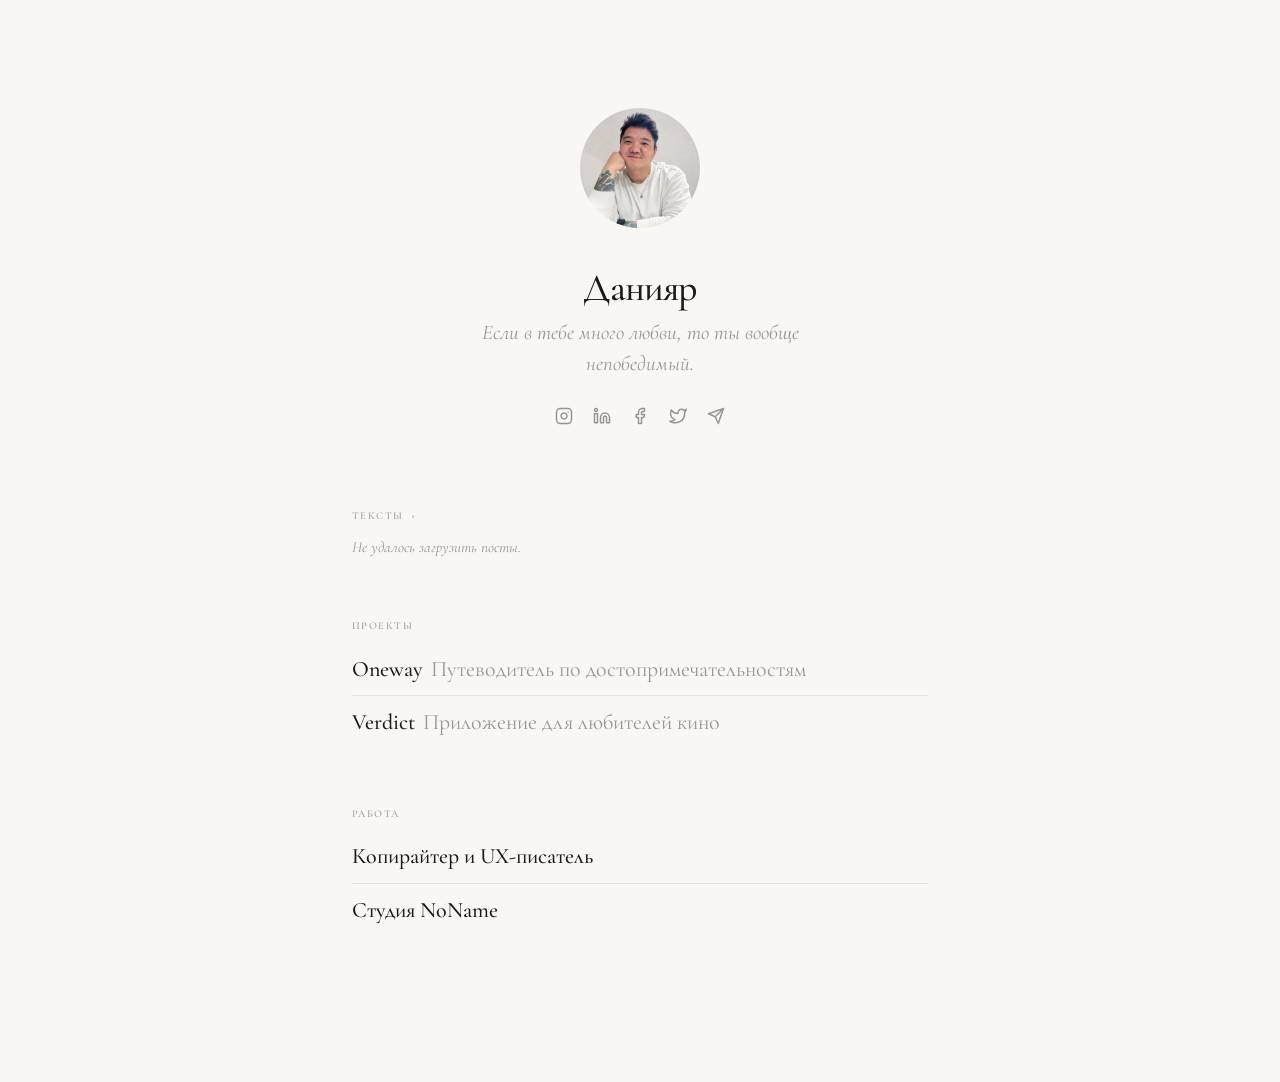
==== commit 7e966c15: "Remove redundant descriptions from work section for clarity and delete unused verdict screen image" ====
--- a/index.html
+++ b/index.html
@@ -287,11 +287,9 @@
       <ul class="row-list">
         <li>
           <span class="row-name"><a href="https://go.daniyar.link/work-link" target="_blank">Копирайтер и UX-писатель</a></span>
-          <span class="row-desc">Объясняю ценность продукта просто и понятно</span>
         </li>
         <li>
           <span class="row-name"><a href="https://go.daniyar.link/noname-link" target="_blank">Студия NoName</a></span>
-          <span class="row-desc">Тексты под ваш голос</span>
         </li>
       </ul>
     </section>
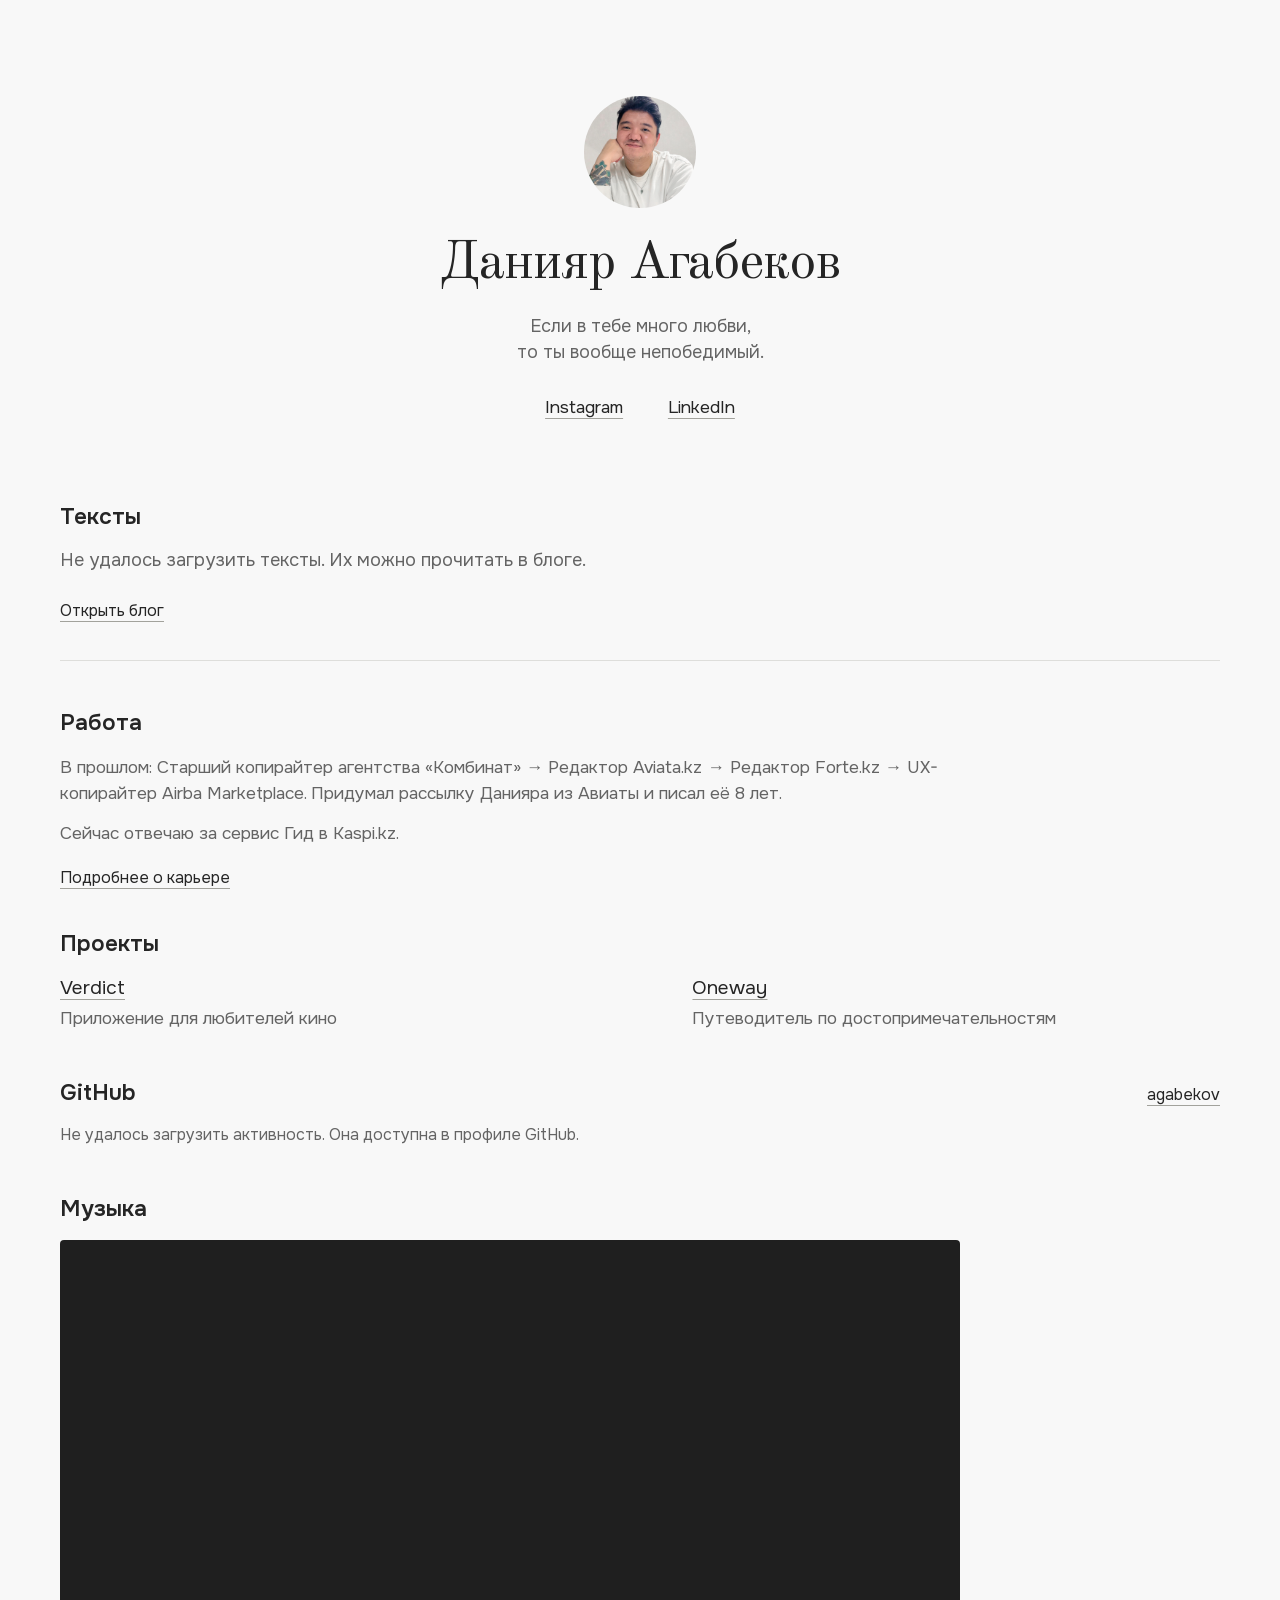
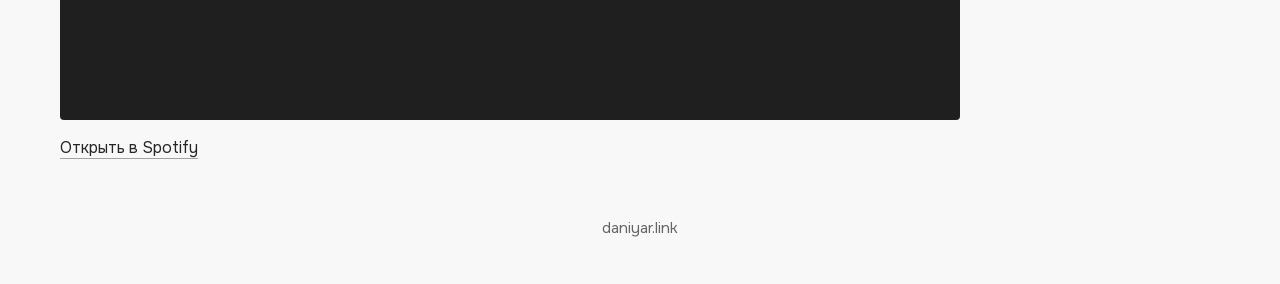
==== commit f3c61078: "Redesign personal site and reconnect blog feed" ====
--- a/index.html
+++ b/index.html
@@ -3,312 +3,261 @@
 <head>
   <meta charset="UTF-8">
   <meta name="viewport" content="width=device-width, initial-scale=1.0">
+  <meta name="color-scheme" content="light">
   <title>Это Данияр Агабеков</title>
-
-  <!-- Favicon -->
+  <meta name="description" content="Личный сайт Данияра Агабекова: тексты, проекты и работа.">
   <link rel="icon" type="image/jpeg" href="daniyar.jpg">
   <link rel="apple-touch-icon" href="daniyar.jpg">
-
-  <!-- OpenGraph -->
+  <link rel="canonical" href="https://daniyar.link/">
   <meta property="og:title" content="Это Данияр Агабеков">
   <meta property="og:description" content="Если в тебе много любви, то ты вообще непобедимый.">
-  <meta property="og:image" content="daniyar.jpg">
-  <meta property="og:url" content="https://daniyar.link">
+  <meta property="og:image" content="https://daniyar.link/daniyar.jpg">
+  <meta property="og:url" content="https://daniyar.link/">
   <meta property="og:type" content="website">
   <meta property="og:site_name" content="Данияр">
-
-  <link rel="preconnect" href="https://fonts.googleapis.com">
-  <link rel="preconnect" href="https://fonts.gstatic.com" crossorigin>
-  <link href="https://fonts.googleapis.com/css2?family=Cormorant+Garamond:ital,wght@0,300;0,400;0,500;1,300;1,400;1,500&subset=cyrillic,cyrillic-ext&display=swap" rel="stylesheet">
+  <link rel="stylesheet" href="assets/fonts/fonts.css">
   <style>
     :root {
-      --bg: #f9f7f4;
-      --text: #1a1916;
-      --text-secondary: #9a9590;
-      --border: rgba(0, 0, 0, 0.08);
-    }
-
-    * {
+      color-scheme: light;
+      --background: #f8f8f8;
+      --text: #252525;
+      --secondary: #646464;
+      --line: #dededb;
+      --accent: #56634e;
+      --underline: #a2a29c;
+    }
+    * { box-sizing: border-box; }
+    [hidden] { display: none !important; }
+    body {
       margin: 0;
-      padding: 0;
-      box-sizing: border-box;
-    }
-
-    body {
-      font-family: 'Cormorant Garamond', 'Georgia', serif;
-      background-color: var(--bg);
+      background: var(--background);
       color: var(--text);
-      line-height: 1.75;
-      font-size: 22px;
+      font-family: 'Onest', sans-serif;
+      font-size: clamp(18px, 1.5vw, 22px);
+      line-height: 1.5;
       -webkit-font-smoothing: antialiased;
     }
-
-    .page {
-      max-width: 640px;
-      margin: 0 auto;
-      padding: 12vh 2rem 10vh;
-    }
-
-    /* ── Header ── */
-    .header {
-      text-align: center;
-      margin-bottom: 5rem;
-    }
-
+    ::selection { background: #dfe5d9; color: var(--text); }
+    a {
+      color: var(--text);
+      text-decoration-color: var(--underline);
+      text-decoration-thickness: 1px;
+      text-underline-offset: 5px;
+      overflow-wrap: anywhere;
+    }
+    a:hover { color: var(--accent); text-decoration-color: currentColor; }
+    a:focus-visible { outline: 2px solid var(--accent); outline-offset: 5px; border-radius: 2px; }
+    h1, h2, p { margin: 0; }
+    h1, h2 { text-wrap: balance; }
+    .page { width: min(1160px, calc(100% - 96px)); margin-inline: auto; padding-block: 96px 44px; }
+    .header { text-align: center; }
     .avatar {
-      width: 120px;
-      height: 120px;
+      display: block;
+      width: clamp(96px, 8.72vw, 128px);
+      aspect-ratio: 1;
+      margin-inline: auto;
       border-radius: 50%;
+      overflow: hidden;
+    }
+    .avatar img {
+      display: block;
+      width: 100%;
+      height: 100%;
       object-fit: cover;
-      object-position: center top;
-      margin-bottom: 1.5rem;
-    }
-
+      transform: scale(1.25);
+      transform-origin: 50% 28%;
+    }
     .name {
-      font-size: 2.4rem;
-      font-weight: 500;
+      margin-top: 24px;
+      font-family: 'Old Standard TT', Georgia, serif;
+      font-size: clamp(40px, 4.22vw, 62px);
+      font-weight: 400;
       letter-spacing: -0.02em;
-      margin-bottom: 0.4rem;
       line-height: 1.2;
     }
-
     .tagline {
-      color: var(--text-secondary);
-      font-size: 1.3rem;
-      font-style: italic;
-      line-height: 1.5;
-      max-width: 400px;
-      margin: 0 auto 1.75rem;
-    }
-
+      max-width: 440px;
+      margin: 18px auto 0;
+      color: var(--secondary);
+      font-size: clamp(18px, 1.36vw, 20px);
+      line-height: 1.4;
+      text-wrap: balance;
+    }
     .social {
       display: flex;
+      flex-wrap: wrap;
       justify-content: center;
-      gap: 1.25rem;
-    }
-
-    .social a {
-      color: var(--text-secondary);
-      transition: color 0.2s;
-      display: flex;
-    }
-
-    .social a:hover {
-      color: var(--text);
-      opacity: 0.6;
-    }
-
-    /* ── Sections ── */
-    .section {
-      margin-bottom: 3.5rem;
-    }
-
-    .section-label {
-      font-size: 0.65rem;
-      letter-spacing: 0.14em;
-      text-transform: uppercase;
-      color: var(--text-secondary);
-      margin-bottom: 0.5rem;
-      font-weight: 500;
-      font-style: normal;
-    }
-
-    .section-label a {
-      color: inherit;
-      text-decoration: none;
-      transition: opacity 0.2s;
-    }
-
-    .section-label a:hover {
-      text-decoration: underline;
-      text-underline-offset: 3px;
-    }
-
-    .section-label .arrow {
-      font-size: 0.75rem;
-      margin-left: 0.25rem;
-    }
-
-    /* ── Writing section ── */
-    .post-list {
-      list-style: none;
-    }
-
-    .post-list li {
-      margin-bottom: 0.4rem;
-    }
-
-    .post-list a {
-      color: var(--text);
-      text-decoration: none;
-      font-size: inherit;
-      transition: text-decoration-color 0.2s;
-      line-height: 1.7;
-      text-decoration-color: transparent;
-    }
-
-    .post-list a:hover {
-      text-decoration: underline;
-      text-underline-offset: 3px;
-    }
-
-    /* ── Project / Work rows ── */
-    .row-list {
-      list-style: none;
-    }
-
-    .row-list li {
-      padding: 0.6rem 0;
-      border-bottom: 1px solid var(--border);
-      display: flex;
-      gap: 0.5rem;
-      align-items: baseline;
+      align-items: center;
+      gap: 8px clamp(28px, 3.5vw, 52px);
+      margin-top: 26px;
+      font-size: clamp(16px, 1.36vw, 20px);
       line-height: 1.5;
     }
-
-    .row-list li:last-child {
-      border-bottom: none;
-    }
-
-    .row-name {
-      font-weight: 500;
-      white-space: nowrap;
-      flex-shrink: 0;
-    }
-
-    .row-name a {
-      color: var(--text);
-      text-decoration: none;
-      transition: text-decoration-color 0.2s;
-    }
-
-    .row-name a:hover {
-      text-decoration: underline;
-      text-underline-offset: 3px;
-    }
-
-    .row-desc {
-      color: var(--text-secondary);
-    }
-
-    .row-arrow {
-      font-size: inherit;
-      color: var(--text-secondary);
-      margin-left: 0.15rem;
-    }
-
-    /* ── Loading state ── */
-    .loading {
-      color: var(--text-secondary);
-      font-style: italic;
-      font-size: 0.95rem;
-    }
-
-    /* ── Responsive ── */
-    @media (max-width: 480px) {
-      .page {
-        padding: 8vh 1.25rem 8vh;
-      }
-
-      .header {
-        margin-bottom: 3.5rem;
-      }
-
-      .avatar {
-        width: 100px;
-        height: 100px;
-      }
-
-      .name {
-        font-size: 1.5rem;
-      }
-
-      .section {
-        margin-bottom: 2.75rem;
-      }
-
-      .row-list li {
-        flex-direction: column;
-        gap: 0.1rem;
-      }
+    .social a { display: inline-flex; align-items: center; min-height: 32px; }
+    main { margin-top: 80px; }
+    .section-title { font-size: clamp(22px, 1.77vw, 26px); line-height: 1.25; font-weight: 600; }
+    .writing { padding-bottom: 36px; border-bottom: 1px solid var(--line); }
+    .post-list, .entry-list { list-style: none; padding: 0; margin: 16px 0 0; }
+    .post-list li + li { margin-top: 14px; }
+    .post-list a { display: inline; line-height: 1.6; }
+    .post-status { color: var(--secondary); font-size: clamp(18px, 1.43vw, 21px); }
+    .blog-link { display: inline-block; margin-top: 24px; font-size: 16px; }
+    .projects { margin-top: 38px; }
+    .project-list { display: grid; grid-template-columns: repeat(2, minmax(0, 1fr)); gap: 22px clamp(48px, 8.2vw, 120px); }
+    .entry-description { margin-top: 2px; color: var(--secondary); font-size: clamp(17px, 1.36vw, 20px); }
+    .work { margin-top: 48px; }
+    .work-copy { max-width: 900px; margin-top: 16px; color: var(--secondary); font-size: clamp(17px, 1.36vw, 20px); }
+    .work-copy p + p { margin-top: 14px; }
+    .career-link { display: inline-block; margin-top: 20px; font-size: 16px; }
+    .music { margin-top: 48px; }
+    .spotify-shell { max-width: 900px; margin-top: 16px; overflow: hidden; border-radius: 4px; background: #1f1f1f; }
+    .spotify-player { display: block; width: 100%; height: 480px; border: 0; }
+    .music-link { display: inline-block; margin-top: 16px; font-size: 16px; }
+    .github { margin-top: 48px; }
+    .github-heading { display: flex; align-items: baseline; justify-content: space-between; gap: 16px; }
+    .github-profile { font-size: 16px; }
+    .github-status { margin-top: 16px; color: var(--secondary); font-size: 16px; }
+    .github-scroll { overflow-x: auto; margin-top: 16px; padding-bottom: 8px; }
+    .github-scroll:focus-visible { outline: 2px solid var(--accent); outline-offset: 4px; }
+    .github-graph { display: block; width: 100%; min-width: 720px; }
+    .github-graph text { fill: var(--secondary); font-size: 12px; }
+    .github-day[data-level="0"], .github-key[data-level="0"] { fill: #e8e8e4; background: #e8e8e4; }
+    .github-day[data-level="1"], .github-key[data-level="1"] { fill: #d1d9c9; background: #d1d9c9; }
+    .github-day[data-level="2"], .github-key[data-level="2"] { fill: #a6b798; background: #a6b798; }
+    .github-day[data-level="3"], .github-key[data-level="3"] { fill: #7e946e; background: #7e946e; }
+    .github-day[data-level="4"], .github-key[data-level="4"] { fill: var(--accent); background: var(--accent); }
+    .github-meta { display: flex; flex-wrap: wrap; justify-content: space-between; gap: 12px 24px; margin-top: 8px; color: var(--secondary); font-size: 14px; }
+    .github-legend { display: flex; align-items: center; gap: 5px; }
+    .github-key { display: inline-block; width: 11px; height: 11px; border-radius: 2px; }
+    .footer { margin-top: 56px; text-align: center; font-size: 15px; color: var(--secondary); }
+    @media (max-width: 700px) {
+      body { font-size: 18px; }
+      .page { width: calc(100% - 48px); padding-block: 56px 32px; }
+      .avatar { width: 88px; }
+      .name { margin-top: 20px; font-size: clamp(34px, 8.7vw, 40px); line-height: 1.15; }
+      .tagline { max-width: 340px; margin-top: 16px; font-size: 17px; }
+      .social { gap: 6px 18px; margin-top: 24px; font-size: 15px; }
+      main { margin-top: 56px; }
+      .section-title { font-size: 22px; }
+      .writing { padding-bottom: 28px; }
+      .projects { margin-top: 30px; }
+      .project-list { grid-template-columns: 1fr; }
+      .entry-description { font-size: 17px; }
+      .footer { margin-top: 48px; font-size: 14px; }
     }
   </style>
 </head>
 <body>
   <div class="page">
     <header class="header">
-      <img src="daniyar.jpg" alt="Данияр" class="avatar">
-      <h1 class="name">Данияр</h1>
+      <div class="avatar"><img src="assets/plates/portrait.png" alt="Данияр Агабеков" width="384" height="384" fetchpriority="high"></div>
+      <h1 class="name">Данияр Агабеков</h1>
       <p class="tagline">Если в тебе много любви, то ты вообще непобедимый.</p>
-      <div class="social">
-        <a href="https://go.daniyar.link/instagram" title="Instagram" target="_blank">
-          <svg xmlns="http://www.w3.org/2000/svg" width="18" height="18" viewBox="0 0 24 24" fill="none" stroke="currentColor" stroke-width="2" stroke-linecap="round" stroke-linejoin="round"><rect x="2" y="2" width="20" height="20" rx="5" ry="5"></rect><path d="M16 11.37A4 4 0 1 1 12.63 8 4 4 0 0 1 16 11.37z"></path><line x1="17.5" y1="6.5" x2="17.51" y2="6.5"></line></svg>
-        </a>
-        <a href="https://go.daniyar.link/linkedin" title="LinkedIn" target="_blank">
-          <svg xmlns="http://www.w3.org/2000/svg" width="18" height="18" viewBox="0 0 24 24" fill="none" stroke="currentColor" stroke-width="2" stroke-linecap="round" stroke-linejoin="round"><path d="M16 8a6 6 0 0 1 6 6v7h-4v-7a2 2 0 0 0-2-2 2 2 0 0 0-2 2v7h-4v-7a6 6 0 0 1 6-6z"></path><rect x="2" y="9" width="4" height="12"></rect><circle cx="4" cy="4" r="2"></circle></svg>
-        </a>
-        <a href="https://go.daniyar.link/facebook" title="Facebook" target="_blank">
-          <svg xmlns="http://www.w3.org/2000/svg" width="18" height="18" viewBox="0 0 24 24" fill="none" stroke="currentColor" stroke-width="2" stroke-linecap="round" stroke-linejoin="round"><path d="M18 2h-3a5 5 0 0 0-5 5v3H7v4h3v8h4v-8h3l1-4h-4V7a1 1 0 0 1 1-1h3z"></path></svg>
-        </a>
-        <a href="https://go.daniyar.link/x" title="X" target="_blank">
-          <svg xmlns="http://www.w3.org/2000/svg" width="18" height="18" viewBox="0 0 24 24" fill="none" stroke="currentColor" stroke-width="2" stroke-linecap="round" stroke-linejoin="round"><path d="M23 3a10.9 10.9 0 0 1-3.14 1.53 4.48 4.48 0 0 0-7.86 3v1A10.66 10.66 0 0 1 3 4s-4 9 5 13a11.64 11.64 0 0 1-7 2c9 5 20 0 20-11.5a4.5 4.5 0 0 0-.08-.83A7.72 7.72 0 0 0 23 3z"></path></svg>
-        </a>
-        <a href="https://go.daniyar.link/telegram" title="Telegram" target="_blank">
-          <svg xmlns="http://www.w3.org/2000/svg" width="18" height="18" viewBox="0 0 24 24" fill="none" stroke="currentColor" stroke-width="2" stroke-linecap="round" stroke-linejoin="round"><line x1="22" y1="2" x2="11" y2="13"></line><polygon points="22 2 15 22 11 13 2 9 22 2"></polygon></svg>
-        </a>
-      </div>
+      <nav class="social" aria-label="Социальные сети">
+        <a href="https://go.daniyar.link/instagram" target="_blank" rel="noopener noreferrer">Instagram</a>
+        <a href="https://go.daniyar.link/linkedin" target="_blank" rel="noopener noreferrer">LinkedIn</a>
+      </nav>
     </header>
+    <main>
+      <section class="writing" aria-labelledby="writing-title">
+        <h2 class="section-title" id="writing-title">Тексты</h2>
+        <ul class="post-list" id="latest-posts" aria-live="polite" aria-busy="false">
+          <li class="post-status">Последние тексты можно прочитать в блоге.</li>
+        </ul>
+        <a class="blog-link" href="https://blog.daniyar.link/" target="_blank" rel="noopener noreferrer">Открыть блог</a>
+      </section>
+      <section class="work" aria-labelledby="work-title">
+        <h2 class="section-title" id="work-title">Работа</h2>
+        <div class="work-copy">
+          <p>В прошлом: Старший копирайтер агентства «Комбинат» → Редактор Aviata.kz → Редактор Forte.kz → UX-копирайтер Airba Marketplace. Придумал рассылку Данияра из Авиаты и писал её 8 лет.</p>
+          <p>Сейчас отвечаю за сервис Гид в Kaspi.kz.</p>
+        </div>
+        <a class="career-link" href="https://go.daniyar.link/work-link" target="_blank" rel="noopener noreferrer">Подробнее о карьере</a>
+      </section>
+      <section class="projects" aria-labelledby="projects-title">
+        <h2 class="section-title" id="projects-title">Проекты</h2>
+        <ul class="entry-list project-list">
+          <li>
+            <a href="https://go.daniyar.link/verdict-link" target="_blank" rel="noopener noreferrer">Verdict</a>
+            <p class="entry-description">Приложение для любителей кино</p>
+          </li>
+          <li>
+            <a href="https://go.daniyar.link/oneway-link" target="_blank" rel="noopener noreferrer">Oneway</a>
+            <p class="entry-description">Путеводитель по достопримечательностям</p>
+          </li>
+        </ul>
+      </section>
+      <section class="github" aria-labelledby="github-title">
+        <div class="github-heading">
+          <h2 class="section-title" id="github-title">GitHub</h2>
+          <a class="github-profile" href="https://github.com/agabekov" target="_blank" rel="noopener noreferrer">agabekov</a>
+        </div>
+        <p class="github-status" id="github-status" role="status">Активность можно посмотреть в профиле GitHub.</p>
+        <div class="github-scroll" id="github-scroll" role="region" aria-label="Календарь активности GitHub за последний год" tabindex="0" hidden></div>
+        <div class="github-meta" id="github-meta" hidden>
+          <p id="github-summary"></p>
+          <div class="github-legend" aria-hidden="true">
+            <span>Меньше</span>
+            <span class="github-key" data-level="0"></span><span class="github-key" data-level="1"></span><span class="github-key" data-level="2"></span><span class="github-key" data-level="3"></span><span class="github-key" data-level="4"></span>
+            <span>Больше</span>
+          </div>
+        </div>
+      </section>
+      <section class="music" aria-labelledby="music-title">
+        <h2 class="section-title" id="music-title">Музыка</h2>
+        <div class="spotify-shell">
+          <iframe class="spotify-player" src="https://open.spotify.com/embed/playlist/3qmNs0Rrf3ditYHFGmUnGI?utm_source=oembed&amp;theme=0" title="Мой плейлист в Spotify" width="100%" height="480" allow="autoplay; clipboard-write; encrypted-media; fullscreen; picture-in-picture" loading="lazy" allowfullscreen></iframe>
+        </div>
+        <a class="music-link" href="https://open.spotify.com/playlist/3qmNs0Rrf3ditYHFGmUnGI" target="_blank" rel="noopener noreferrer">Открыть в Spotify</a>
+      </section>
+    </main>
+    <footer class="footer">daniyar.link</footer>
+  </div>
+  <script>
+    const postList = document.getElementById('latest-posts');
+    const controller = new AbortController();
+    const timeout = setTimeout(() => controller.abort(), 10000);
 
-    <section class="section">
-      <div class="section-label">
-        <a href="https://go.daniyar.link/blog" target="_blank">Тексты <span class="arrow">›</span></a>
-      </div>
-      <ul class="post-list" id="latest-posts">
-        <li class="loading">Загрузка...</li>
-      </ul>
-    </section>
+    function showPostStatus(message) {
+      const item = document.createElement('li');
+      item.className = 'post-status';
+      item.textContent = message;
+      postList.replaceChildren(item);
+    }
 
-    <section class="section">
-      <div class="section-label">Проекты</div>
-      <ul class="row-list">
-        <li>
-          <span class="row-name"><a href="https://go.daniyar.link/oneway-link" target="_blank">Oneway</a></span>
-          <span class="row-desc">Путеводитель по достопримечательностям</span>
-        </li>
-        <li>
-          <span class="row-name"><a href="https://go.daniyar.link/verdict-link" target="_blank">Verdict</a></span>
-          <span class="row-desc">Приложение для любителей кино</span>
-        </li>
-      </ul>
-    </section>
-
-    <section class="section">
-      <div class="section-label">Работа</div>
-      <ul class="row-list">
-        <li>
-          <span class="row-name"><a href="https://go.daniyar.link/work-link" target="_blank">Копирайтер и UX-писатель</a></span>
-        </li>
-        <li>
-          <span class="row-name"><a href="https://go.daniyar.link/noname-link" target="_blank">Студия NoName</a></span>
-        </li>
-      </ul>
-    </section>
-  </div>
-
-  <script>
-    fetch('https://daniyar.blog/ghost/api/content/posts/?key=83a055d91a51ae6990e5e85a8b&limit=5&fields=title,url&order=published_at%20desc')
-      .then(res => res.json())
+    showPostStatus('Загрузка текстов…');
+    postList.setAttribute('aria-busy', 'true');
+    fetch('https://blog.daniyar.link/ghost/api/content/posts/?key=a1fc466fb7c41c6cfec3607426&limit=5&fields=title,url&order=published_at%20desc', { signal: controller.signal })
+      .then(response => {
+        if (!response.ok) throw new Error('Ghost request failed');
+        return response.json();
+      })
       .then(data => {
-        document.getElementById('latest-posts').innerHTML = data.posts
-          .map(post => `<li><a href="${post.url}?utm_source=link">${post.title}</a></li>`)
-          .join('');
+        if (!Array.isArray(data.posts)) throw new Error('Invalid Ghost response');
+        const items = data.posts.slice(0, 5).map(post => {
+          if (typeof post.title !== 'string' || !post.title.trim()) throw new Error('Missing post title');
+          const url = new URL(post.url);
+          if (url.protocol !== 'https:' && url.protocol !== 'http:') throw new Error('Invalid post URL');
+          url.searchParams.set('utm_source', 'link');
+          const link = document.createElement('a');
+          link.href = url.href;
+          link.textContent = post.title;
+          link.target = '_blank';
+          link.rel = 'noopener noreferrer';
+          const item = document.createElement('li');
+          item.append(link);
+          return item;
+        });
+        if (items.length) postList.replaceChildren(...items);
+        else showPostStatus('Пока нет опубликованных текстов.');
       })
-      .catch(() => {
-        document.getElementById('latest-posts').innerHTML =
-          '<li class="loading">Не удалось загрузить посты.</li>';
+      .catch(() => showPostStatus('Не удалось загрузить тексты. Их можно прочитать в блоге.'))
+      .finally(() => {
+        clearTimeout(timeout);
+        postList.setAttribute('aria-busy', 'false');
       });
   </script>
-  <!-- 100% privacy-first analytics -->
+  <script src="assets/github-calendar.js" defer></script>
   <script async src="https://scripts.simpleanalyticscdn.com/latest.js"></script>
 </body>
 </html>
--- a/assets/fonts/fonts.css
+++ b/assets/fonts/fonts.css
@@ -0,0 +1,71 @@
+@font-face {
+  font-family: 'Old Standard TT';
+  font-style: normal;
+  font-weight: 400;
+  font-display: swap;
+  src: url(old-standard-tt-400-cyrillic.woff2) format('woff2');
+  unicode-range: U+0301, U+0400-045F, U+0490-0491, U+04B0-04B1, U+2116;
+}
+
+@font-face {
+  font-family: 'Old Standard TT';
+  font-style: normal;
+  font-weight: 400;
+  font-display: swap;
+  src: url(old-standard-tt-400-latin.woff2) format('woff2');
+  unicode-range: U+0000-00FF, U+0131, U+0152-0153, U+02BB-02BC, U+02C6, U+02DA, U+02DC, U+0304, U+0308, U+0329, U+2000-206F, U+20AC, U+2122, U+2191, U+2193, U+2212, U+2215, U+FEFF, U+FFFD;
+}
+
+@font-face {
+  font-family: 'Onest';
+  font-style: normal;
+  font-weight: 400;
+  font-display: swap;
+  src: url(onest-400-cyrillic.woff2) format('woff2');
+  unicode-range: U+0301, U+0400-045F, U+0490-0491, U+04B0-04B1, U+2116;
+}
+
+@font-face {
+  font-family: 'Onest';
+  font-style: normal;
+  font-weight: 400;
+  font-display: swap;
+  src: url(onest-400-latin.woff2) format('woff2');
+  unicode-range: U+0000-00FF, U+0131, U+0152-0153, U+02BB-02BC, U+02C6, U+02DA, U+02DC, U+0304, U+0308, U+0329, U+2000-206F, U+20AC, U+2122, U+2191, U+2193, U+2212, U+2215, U+FEFF, U+FFFD;
+}
+
+@font-face {
+  font-family: 'Onest';
+  font-style: normal;
+  font-weight: 500;
+  font-display: swap;
+  src: url(onest-500-cyrillic.woff2) format('woff2');
+  unicode-range: U+0301, U+0400-045F, U+0490-0491, U+04B0-04B1, U+2116;
+}
+
+@font-face {
+  font-family: 'Onest';
+  font-style: normal;
+  font-weight: 500;
+  font-display: swap;
+  src: url(onest-500-latin.woff2) format('woff2');
+  unicode-range: U+0000-00FF, U+0131, U+0152-0153, U+02BB-02BC, U+02C6, U+02DA, U+02DC, U+0304, U+0308, U+0329, U+2000-206F, U+20AC, U+2122, U+2191, U+2193, U+2212, U+2215, U+FEFF, U+FFFD;
+}
+
+@font-face {
+  font-family: 'Onest';
+  font-style: normal;
+  font-weight: 600;
+  font-display: swap;
+  src: url(onest-600-cyrillic.woff2) format('woff2');
+  unicode-range: U+0301, U+0400-045F, U+0490-0491, U+04B0-04B1, U+2116;
+}
+
+@font-face {
+  font-family: 'Onest';
+  font-style: normal;
+  font-weight: 600;
+  font-display: swap;
+  src: url(onest-600-latin.woff2) format('woff2');
+  unicode-range: U+0000-00FF, U+0131, U+0152-0153, U+02BB-02BC, U+02C6, U+02DA, U+02DC, U+0304, U+0308, U+0329, U+2000-206F, U+20AC, U+2122, U+2191, U+2193, U+2212, U+2215, U+FEFF, U+FFFD;
+}
